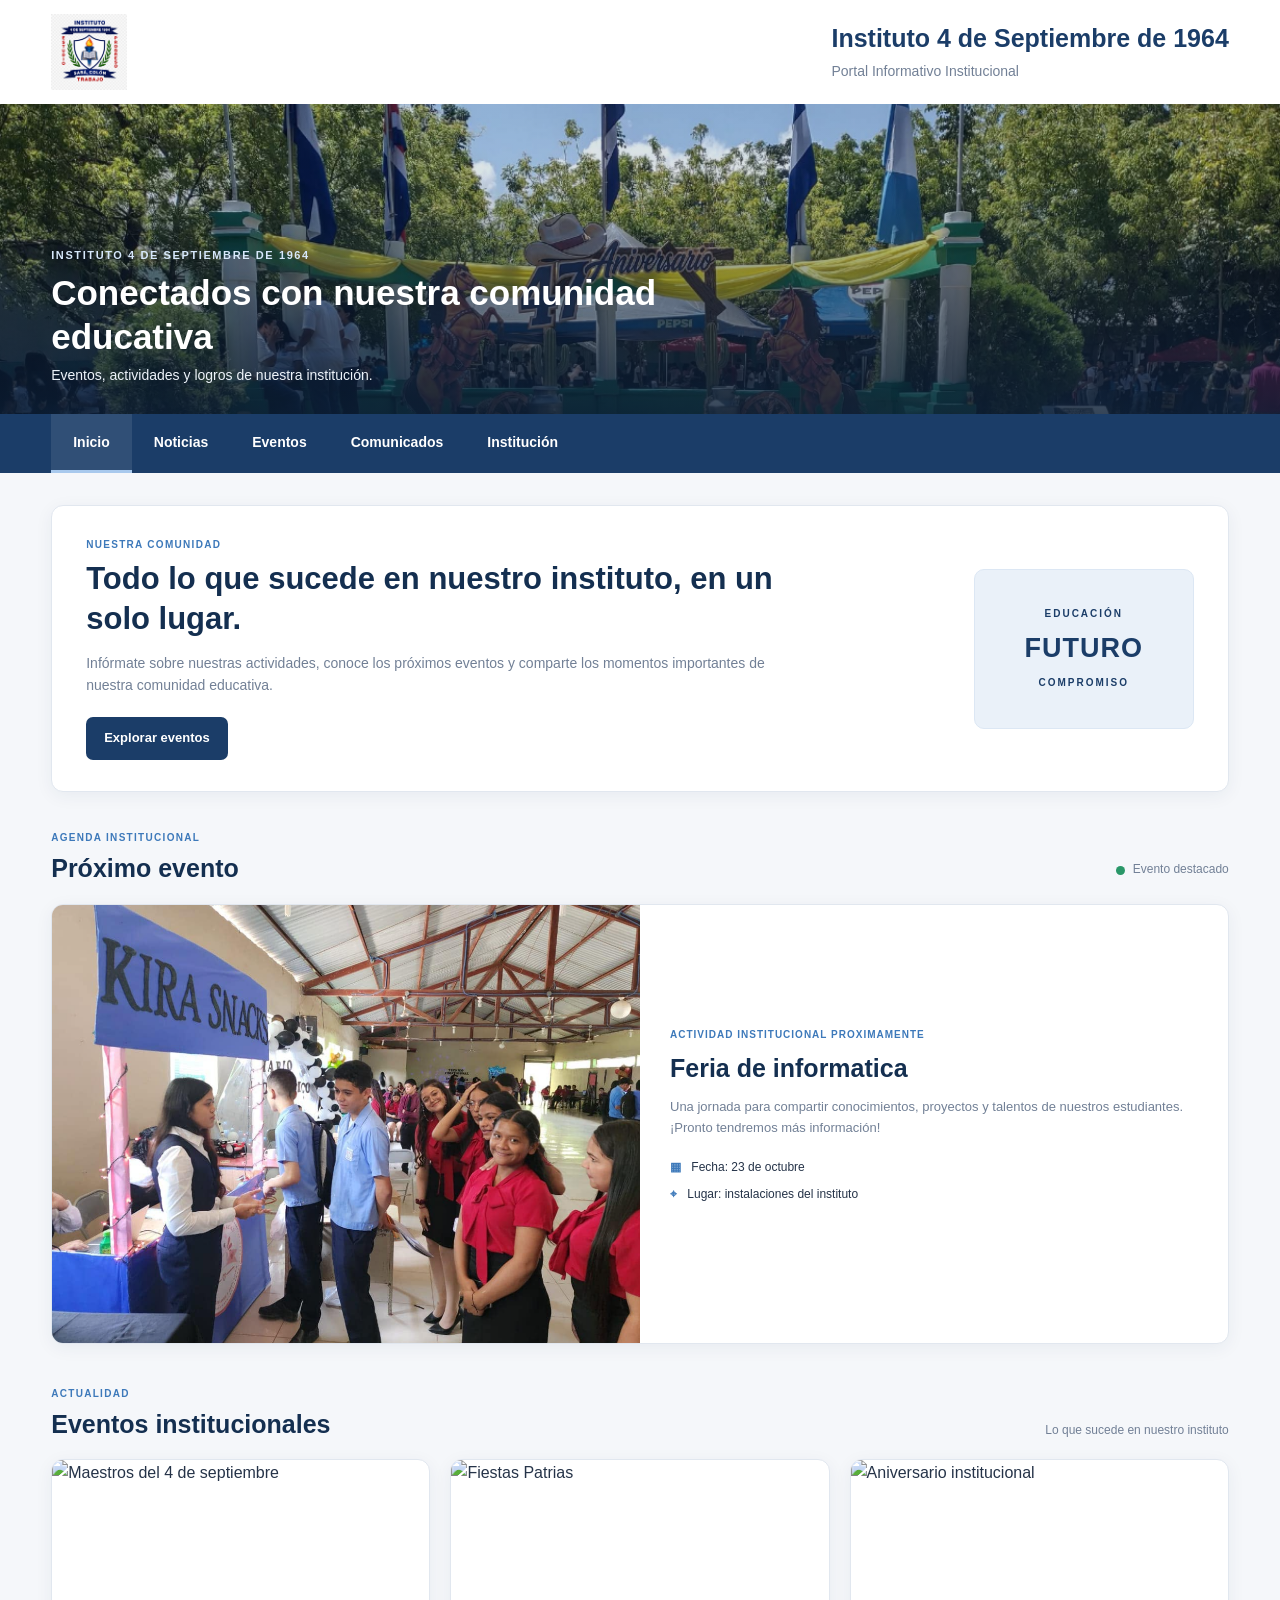
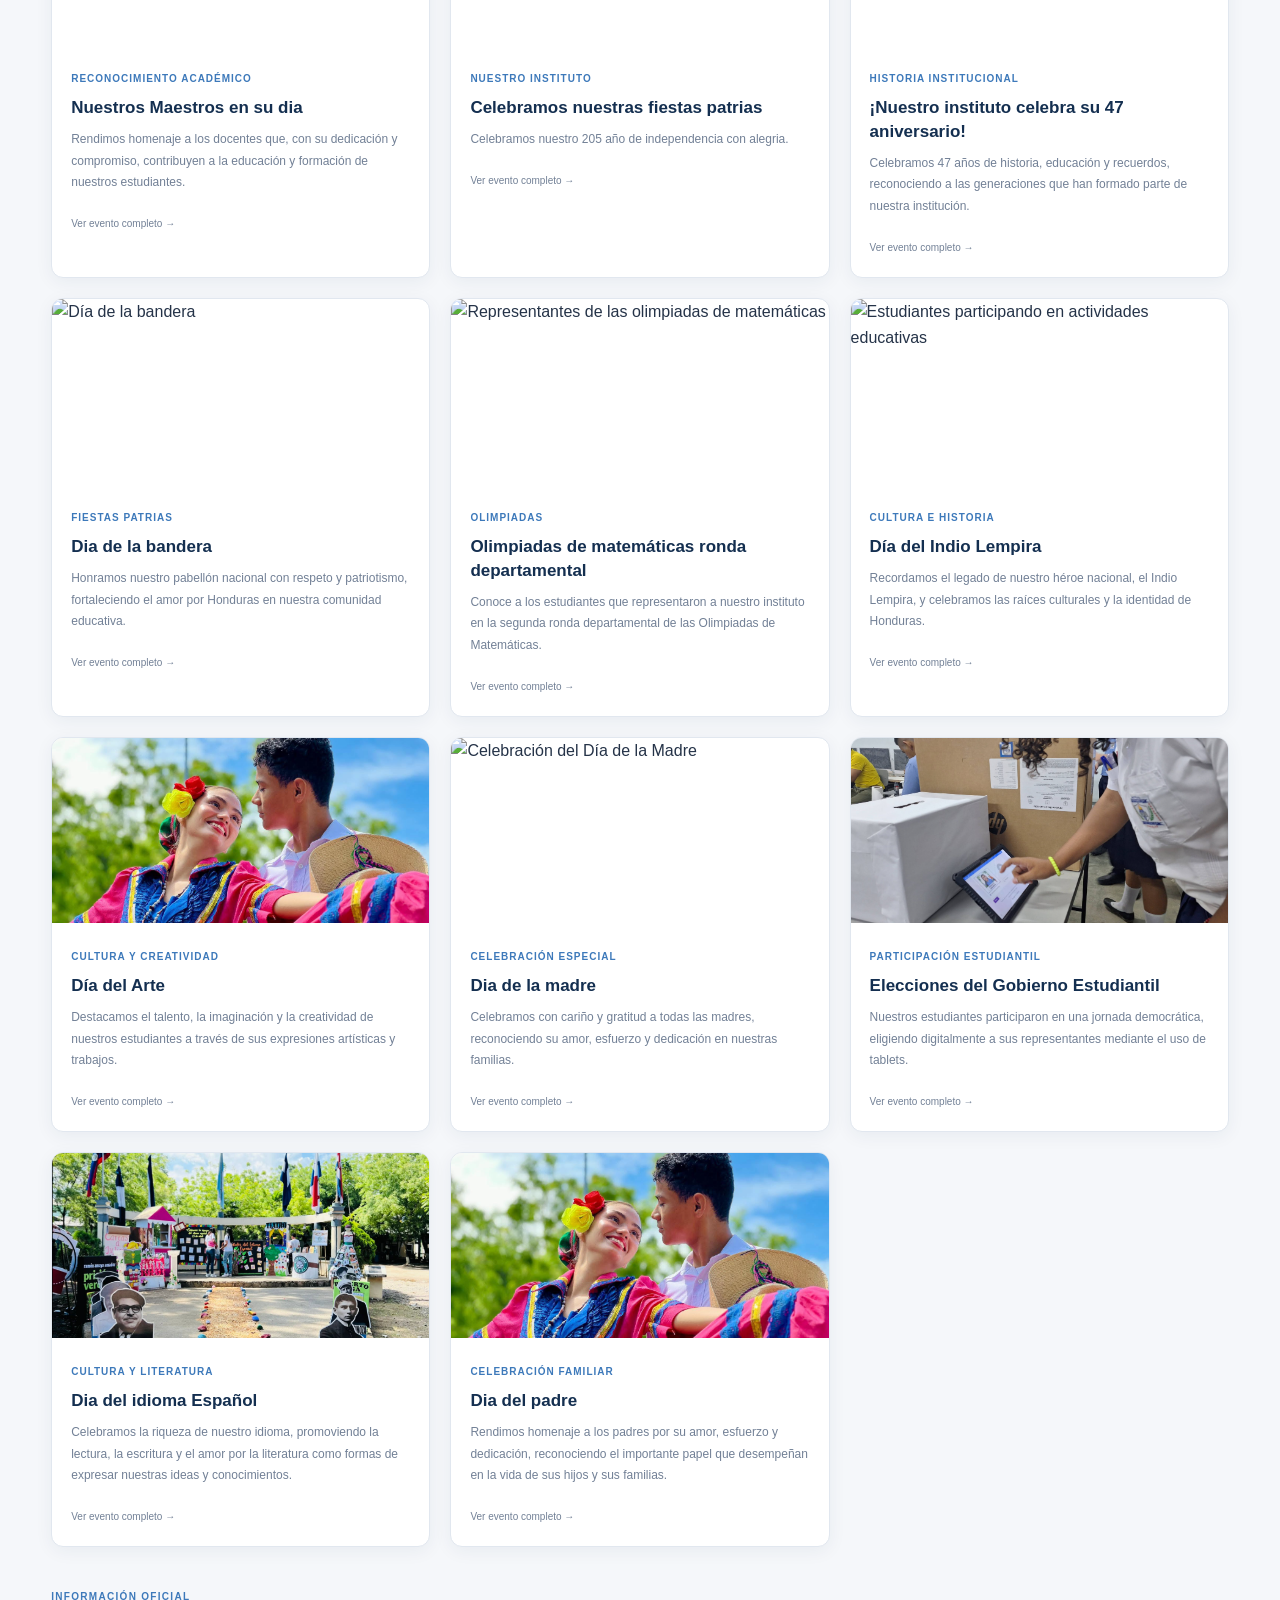
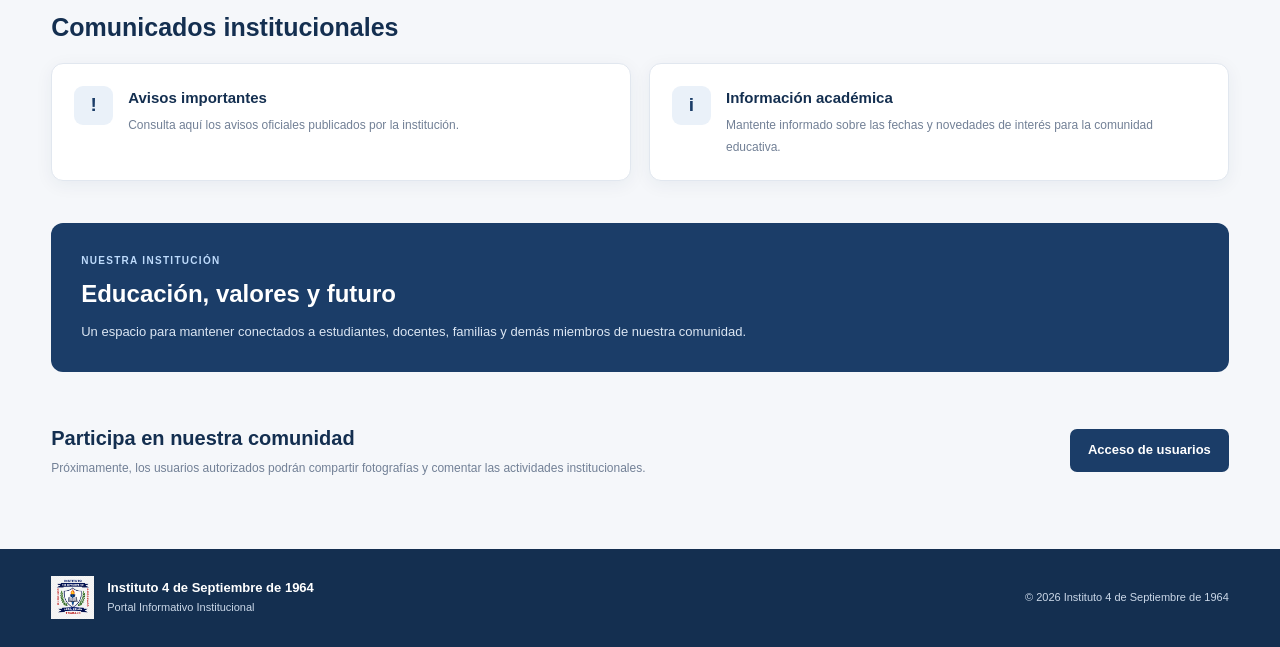
==== index.html @ 5de3c308 "Hola" ====
<!DOCTYPE html>
<html lang="es">
<head>
    <meta charset="UTF-8">
    <meta name="viewport" content="width=device-width, initial-scale=1.0">

    <meta name="description"
          content="Portal informativo del Instituto 4 de Septiembre de 1964">

    <title>Portal Institucional | Instituto 4 de Septiembre</title>

    <link rel="stylesheet" href="estilos.css">

    <!-- ONESIGNAL: NOTIFICACIONES PUSH -->
    <script src="https://cdn.onesignal.com/sdks/web/v16/OneSignalSDK.page.js" defer></script>

    <script>
      window.OneSignalDeferred = window.OneSignalDeferred || [];

      window.OneSignalDeferred.push(async function (OneSignal) {
        try {
          await OneSignal.init({
            appId: "d1a88211-f2f1-4f67-b452-67864e6d99a0",
            safari_web_id: "web.onesignal.auto.4924b4f0-134c-425c-876d-dc71d8371c02",
            serviceWorkerPath: "/portal-instituto/OneSignalSDKWorker.js",
            serviceWorkerParam: {
              scope: "/portal-instituto/"
            },
            notifyButton: {
              enable: true
            }
          });

          console.log("OneSignal se inicializó correctamente.");
        } catch (error) {
          console.error("Error al inicializar OneSignal:", error);
        }
      });
    </script>
</head>

<body>

    <!-- ENCABEZADO INSTITUCIONAL -->
    <header class="encabezado" id="inicio">
        <div class="contenedor encabezado-contenido">

            <a href="#inicio" class="identidad">
                <img src="img/escudo.png"
                     alt="Escudo del Instituto"
                     class="escudo">
            </a>

            <div class="identidad-texto">
                <h1>Instituto 4 de Septiembre de 1964</h1>
                <p>Portal Informativo Institucional</p>
            </div>

        </div>
    </header>

    <!-- BANNER INSTITUCIONAL -->
    <section class="banner">
        <img src="img/Captura de pantalla 2026-10-12 193517.png"
             alt="Instalaciones del Instituto 4 de Septiembre de 1964">

        <div class="banner-capa">
            <div class="contenedor banner-texto">
                <span>INSTITUTO 4 DE SEPTIEMBRE DE 1964</span>
                <h2>Conectados con nuestra comunidad educativa</h2>
                <p>Eventos, actividades y logros de nuestra institución.</p>
            </div>
        </div>
    </section>

    <!-- MENÚ DE NAVEGACIÓN -->
    <nav class="navegacion">
        <div class="contenedor menu">
            <a href="#inicio" class="activo">Inicio</a>
            <a href="#eventos">Noticias</a>
            <a href="#eventos">Eventos</a>
            <a href="#comunicados">Comunicados</a>
            <a href="#institucion">Institución</a>
        </div>
    </nav>

    <main class="contenedor contenido-principal">

        <!-- BIENVENIDA -->
        <section class="bienvenida">
            <div>
                <span class="etiqueta">NUESTRA COMUNIDAD</span>

                <h2>Todo lo que sucede en nuestro instituto, en un solo lugar.</h2>

                <p>
                    Infórmate sobre nuestras actividades, conoce los próximos
                    eventos y comparte los momentos importantes de nuestra
                    comunidad educativa.
                </p>

                <a href="#eventos" class="boton-principal">
                    Explorar eventos
                </a>
            </div>

            <div class="bienvenida-icono" aria-hidden="true">
                <span>EDUCACIÓN</span>
                <strong>FUTURO</strong>
                <span>COMPROMISO</span>
            </div>
        </section>

        <!-- PRÓXIMO EVENTO -->
        <section id="proximo-evento" class="seccion">
            <div class="titulo-seccion">
                <div>
                    <span class="subtitulo">AGENDA INSTITUCIONAL</span>
                    <h2>Próximo evento</h2>
                </div>

                <span class="estado-evento">
                    <span class="punto"></span>
                    Evento destacado
                </span>
            </div>

            <article class="evento-destacado">
                <div class="evento-imagen">
                    <img src="img/Captura de pantalla 2026-10-12 201135.png"
                         alt="Fotografía del próximo evento institucional">
                </div>

                <div class="evento-informacion">
                    <span class="categoria">ACTIVIDAD INSTITUCIONAL PROXIMAMENTE</span>

                    <h3>Feria de informatica</h3>

                    <p class="descripcion">
                        Una jornada para compartir conocimientos, proyectos
                        y talentos de nuestros estudiantes. ¡Pronto
                        tendremos más información!
                    </p>

                    <div class="datos-evento">
                        <p><span>▦</span> Fecha: 23 de octubre</p>
                        <p><span>⌖</span> Lugar: instalaciones del instituto</p>
                    </div>

                    <!-- El botón personalizado fue eliminado.
                         OneSignal mostrará su botón flotante. -->
                </div>
            </article>
        </section>

        <!-- EVENTOS INSTITUCIONALES -->
        <section id="eventos" class="seccion">
            <div class="titulo-seccion">
                <div>
                    <span class="subtitulo">ACTUALIDAD</span>
                    <h2>Eventos institucionales</h2>
                </div>

                <span class="texto-auxiliar">Lo que sucede en nuestro instituto</span>
            </div>

            <div class="rejilla-eventos">

                <!-- EVENTO 1: DÍA DEL MAESTRO -->
                <a href="eventos/Maestros.html" class="tarjeta">
                    <img src="img/Reunión nocturna entre amigas.png"
                         alt="Maestros del 4 de septiembre">

                    <div class="tarjeta-contenido">
                        <span class="categoria">RECONOCIMIENTO ACADÉMICO</span>
                        <h3>Nuestros Maestros en su dia</h3>
                        <p>
                            Rendimos homenaje a los docentes que, con su dedicación y compromiso,
                            contribuyen a la educación y formación de nuestros estudiantes.
                        </p>
                        <span class="fecha">Ver evento completo →</span>
                    </div>
                </a>

                <!-- EVENTO 2: DESFILE -->
                <a href="eventos/FiestaPatria.html" class="tarjeta">
                    <img src="img/Ceremonia de banderas bajo cielo azul.png"
                         alt="Fiestas Patrias">

                    <div class="tarjeta-contenido">
                        <span class="categoria">NUESTRO INSTITUTO</span>
                        <h3>Celebramos nuestras fiestas patrias</h3>
                        <p>
                            Celebramos nuestro 205 año de independencia con alegria.
                        </p>
                        <span class="fecha">Ver evento completo →</span>
                    </div>
                </a>

                <!-- EVENTO 3: ANIVERSARIO -->
                <a href="eventos/aniversario.html" class="tarjeta">
                    <img src="img/Festival de Bienvenida Western 47° Aniversario.png"
                         alt="Aniversario institucional">

                    <div class="tarjeta-contenido">
                        <span class="categoria">HISTORIA INSTITUCIONAL</span>
                        <h3>¡Nuestro instituto celebra su 47 aniversario!</h3>
                        <p>
                            Celebramos 47 años de historia, educación y recuerdos, reconociendo
                            a las generaciones que han formado parte de nuestra institución.
                        </p>
                        <span class="fecha">Ver evento completo →</span>
                    </div>
                </a>

                <!-- EVENTO 4: DÍA DE LA BANDERA -->
                <a href="eventos/Diabandera.html" class="tarjeta">
                    <img src="img/Ceremonia escolar entre banderas y verdor.png"
                         alt="Día de la bandera">

                    <div class="tarjeta-contenido">
                        <span class="categoria">FIESTAS PATRIAS</span>
                        <h3>Dia de la bandera</h3>
                        <p>
                            Honramos nuestro pabellón nacional con respeto y patriotismo,
                            fortaleciendo el amor por Honduras en nuestra comunidad educativa.
                        </p>
                        <span class="fecha">Ver evento completo →</span>
                    </div>
                </a>

                <!-- EVENTO 5: OLIMPIADAS DE MATEMÁTICAS -->
                <a href="eventos/Olimpiadas.html" class="tarjeta">
                    <img src="img/Estudiantes en la Semana de Matemáticas.png"
                         alt="Representantes de las olimpiadas de matemáticas">

                    <div class="tarjeta-contenido">
                        <span class="categoria">OLIMPIADAS</span>
                        <h3>Olimpiadas de matemáticas ronda departamental</h3>
                        <p>
                            Conoce a los estudiantes que representaron a nuestro instituto en la
                            segunda ronda departamental de las Olimpiadas de Matemáticas.
                        </p>
                        <span class="fecha">Ver evento completo →</span>
                    </div>
                </a>

                <!-- EVENTO 6: DÍA DEL INDIO LEMPIRA -->
                <a href="eventos/Diaindio.html" class="tarjeta">
                    <img src="img/Festival folclórico hondureño en el bosque.png"
                         alt="Estudiantes participando en actividades educativas">

                    <div class="tarjeta-contenido">
                        <span class="categoria">CULTURA E HISTORIA</span>
                        <h3>Día del Indio Lempira</h3>
                        <p>
                            Recordamos el legado de nuestro héroe nacional, el Indio Lempira,
                            y celebramos las raíces culturales y la identidad de Honduras.
                        </p>
                        <span class="fecha">Ver evento completo →</span>
                    </div>
                </a>

                <!-- EVENTO 7: DÍA DEL ARTE -->
                <a href="eventos/Diadelarte.html" class="tarjeta">
                    <img src="img/Captura de pantalla 2026-10-12 214601.png"
                         alt="Estudiantes participando en actividades artísticas">

                    <div class="tarjeta-contenido">
                        <span class="categoria">CULTURA Y CREATIVIDAD</span>
                        <h3>Día del Arte</h3>
                        <p>
                            Destacamos el talento, la imaginación y la creatividad de nuestros
                            estudiantes a través de sus expresiones artísticas y trabajos.
                        </p>
                        <span class="fecha">Ver evento completo →</span>
                    </div>
                </a>

                <!-- EVENTO 8: DÍA DE LA MADRE -->
                <a href="eventos/diamadre.html" class="tarjeta">
                    <img src="img/Captura de pantalla 2026-10-15 224157.png"
                         alt="Celebración del Día de la Madre">

                    <div class="tarjeta-contenido">
                        <span class="categoria">CELEBRACIÓN ESPECIAL</span>
                        <h3>Dia de la madre</h3>
                        <p>
                            Celebramos con cariño y gratitud a todas las madres, reconociendo
                            su amor, esfuerzo y dedicación en nuestras familias.
                        </p>
                        <span class="fecha">Ver evento completo →</span>
                    </div>
                </a>

                <!-- EVENTO 9: ELECCIONES -->
                <a href="eventos/elecciones.html" class="tarjeta">
                    <img src="img/Captura de pantalla 2026-10-15 224902.png"
                         alt="Participación estudiantil en elecciones">

                    <div class="tarjeta-contenido">
                        <span class="categoria">PARTICIPACIÓN ESTUDIANTIL</span>
                        <h3>Elecciones del Gobierno Estudiantil</h3>
                        <p>
                            Nuestros estudiantes participaron en una jornada democrática, eligiendo
                            digitalmente a sus representantes mediante el uso de tablets.
                        </p>
                        <span class="fecha">Ver evento completo →</span>
                    </div>
                </a>

                <!-- EVENTO 10: DÍA DEL IDIOMA -->
                <a href="eventos/diaidioma.html" class="tarjeta">
                    <img src="img/idioma/Captura de pantalla 2026-10-15 225448.png"
                         alt="Actividades del Día del Idioma">

                    <div class="tarjeta-contenido">
                        <span class="categoria">CULTURA Y LITERATURA</span>
                        <h3>Dia del idioma Español</h3>
                        <p>
                            Celebramos la riqueza de nuestro idioma, promoviendo la lectura,
                            la escritura y el amor por la literatura como formas de expresar
                            nuestras ideas y conocimientos.
                        </p>
                        <span class="fecha">Ver evento completo →</span>
                    </div>
                </a>

                <!-- EVENTO 11: DÍA DEL PADRE -->
                <a href="eventos/diapadre.html" class="tarjeta">
                    <img src="img/Captura de pantalla 2026-10-12 214601.png"
                         alt="Celebración del Día del Padre">

                    <div class="tarjeta-contenido">
                        <span class="categoria">CELEBRACIÓN FAMILIAR</span>
                        <h3>Dia del padre</h3>
                        <p>
                            Rendimos homenaje a los padres por su amor, esfuerzo y dedicación,
                            reconociendo el importante papel que desempeñan en la vida de sus
                            hijos y sus familias.
                        </p>
                        <span class="fecha">Ver evento completo →</span>
                    </div>
                </a>

            </div>
        </section>

        <!-- COMUNICADOS -->
        <section id="comunicados" class="seccion">
            <div class="titulo-seccion">
                <div>
                    <span class="subtitulo">INFORMACIÓN OFICIAL</span>
                    <h2>Comunicados institucionales</h2>
                </div>
            </div>

            <div class="rejilla-comunicados">

                <article class="comunicado">
                    <div class="comunicado-icono">!</div>
                    <div>
                        <h3>Avisos importantes</h3>
                        <p>
                            Consulta aquí los avisos oficiales publicados
                            por la institución.
                        </p>
                    </div>
                </article>

                <article class="comunicado">
                    <div class="comunicado-icono">i</div>
                    <div>
                        <h3>Información académica</h3>
                        <p>
                            Mantente informado sobre las fechas y novedades
                            de interés para la comunidad educativa.
                        </p>
                    </div>
                </article>

            </div>
        </section>

        <!-- INFORMACIÓN INSTITUCIONAL -->
        <section id="institucion" class="franja-institucion">
            <div>
                <span class="subtitulo">NUESTRA INSTITUCIÓN</span>
                <h2>Educación, valores y futuro</h2>
                <p>
                    Un espacio para mantener conectados a estudiantes,
                    docentes, familias y demás miembros de nuestra comunidad.
                </p>
            </div>
        </section>

        <!-- ACCESO A LA COMUNIDAD -->
        <section id="iniciar-sesion" class="acceso-comunidad">
            <div>
                <h2>Participa en nuestra comunidad</h2>
                <p>
                    Próximamente, los usuarios autorizados podrán compartir
                    fotografías y comentar las actividades institucionales.
                </p>
            </div>

            <a href="#inicio" class="boton-principal">
                Acceso de usuarios
            </a>
        </section>

    </main>

    <!-- PIE DE PÁGINA -->
    <footer class="pie-pagina">
        <div class="contenedor pie-contenido">

            <div class="pie-identidad">
                <img src="img/escudo.png"
                     alt=""
                     class="escudo-pie">

                <div>
                    <h2>Instituto 4 de Septiembre de 1964</h2>
                    <p>Portal Informativo Institucional</p>
                </div>
            </div>

            <p class="copyright">
                © 2026 Instituto 4 de Septiembre de 1964
            </p>

        </div>
    </footer>

</body>
</html>
---- estilos.css ----
/* =========================================
   1. COLORES Y CONFIGURACIÓN GENERAL
========================================= */

:root {
    --azul: #1b3d68;
    --azul-oscuro: #142f50;
    --azul-hover: #294d79;
    --azul-claro: #eaf1f9;
    --acento: #3d79ba;
    --fondo: #f5f7fa;
    --blanco: #ffffff;
    --texto: #253348;
    --gris: #728096;
    --borde: #e1e7ef;
    --radio: 12px;
    --sombra: 0 4px 18px rgba(25, 48, 78, 0.06);
}

* {
    box-sizing: border-box;
    margin: 0;
    padding: 0;
}

html {
    scroll-behavior: smooth;
    scroll-padding-top: 20px;
}

body {
    font-family: Arial, Helvetica, sans-serif;
    background: var(--fondo);
    color: var(--texto);
    line-height: 1.6;
}

a {
    text-decoration: none;
    color: inherit;
}

img {
    display: block;
    max-width: 100%;
}

.contenedor {
    width: min(1180px, 92%);
    margin: 0 auto;
}

/* =========================================
   2. ENCABEZADO Y ESCUDO
========================================= */

.encabezado {
    background: var(--blanco);
}

.encabezado-contenido {
    min-height: 104px;
    display: flex;
    align-items: center;
    justify-content: space-between;
    gap: 24px;
}

.identidad {
    display: flex;
    align-items: center;
    gap: 17px;
    min-width: 0;
}

.escudo {
    width: 76px;
    height: 82px;
    object-fit: contain;
    flex-shrink: 0;
}

.identidad-texto h1 {
    font-size: clamp(17px, 2vw, 25px);
    color: var(--azul);
    line-height: 1.3;
    font-weight: 700;
}

.identidad-texto p {
    margin-top: 5px;
    color: var(--gris);
    font-size: 14px;
}

.boton-login {
    background: var(--azul);
    color: var(--blanco);
    padding: 11px 18px;
    border-radius: 6px;
    font-size: 13px;
    font-weight: 700;
    white-space: nowrap;
    transition: background 0.2s;
}

.boton-login:hover {
    background: var(--azul-hover);
}

/* =========================================
   3. BANNER INSTITUCIONAL
========================================= */

.banner {
    width: 100%;
    height: 310px;
    position: relative;
    overflow: hidden;
    background: #dbe5ef;
}

.banner > img {
    width: 100%;
    height: 100%;
    object-fit: cover;
    object-position: center 48%;
}

.banner-capa {
    position: absolute;
    inset: 0;
    display: flex;
    align-items: end;
    background: linear-gradient(
        to top,
        rgba(12, 31, 54, 0.83),
        rgba(12, 31, 54, 0.12) 75%
    );
}

.banner-texto {
    color: var(--blanco);
    padding-bottom: 28px;
}

.banner-texto > span {
    font-size: 11px;
    font-weight: 700;
    letter-spacing: 1.6px;
    color: #d7e8fb;
}

.banner-texto h2 {
    font-size: clamp(23px, 3.2vw, 35px);
    line-height: 1.25;
    max-width: 680px;
    margin: 5px 0;
}

.banner-texto p {
    font-size: 14px;
    color: #edf3fa;
}

/* =========================================
   4. MENÚ AZUL DE ANCHO COMPLETO
========================================= */

.navegacion {
    width: 100%;
    background: var(--azul);
    color: var(--blanco);
}

.menu {
    display: flex;
    align-items: stretch;
    min-height: 59px;
    gap: 0;
}

.menu a {
    display: flex;
    align-items: center;
    justify-content: center;
    padding: 0 22px;
    border-bottom: 3px solid transparent;
    color: #ffffff;
    font-size: 14px;
    font-weight: 700;
    white-space: nowrap;
    transition: background 0.2s, border-color 0.2s;
}

.menu a:hover {
    background: rgba(255, 255, 255, 0.08);
    border-bottom-color: #a8c9ed;
}

.menu a.activo {
    background: rgba(255, 255, 255, 0.09);
    border-bottom-color: #a8c9ed;
}

/* =========================================
   5. ÁREA PRINCIPAL
========================================= */

.contenido-principal {
    padding-top: 32px;
    padding-bottom: 45px;
}

.seccion {
    margin-bottom: 42px;
    scroll-margin-top: 20px;
}

/* =========================================
   6. BIENVENIDA
========================================= */

.bienvenida {
    background: var(--blanco);
    border: 1px solid var(--borde);
    border-radius: var(--radio);
    padding: 31px 34px;
    display: grid;
    grid-template-columns: minmax(0, 1fr) 220px;
    align-items: center;
    gap: 25px;
    margin-bottom: 38px;
    box-shadow: var(--sombra);
}

.etiqueta,
.subtitulo {
    display: block;
    color: var(--acento);
    font-size: 10px;
    font-weight: 800;
    letter-spacing: 1.3px;
    margin-bottom: 6px;
}

.bienvenida h2 {
    font-size: clamp(23px, 3vw, 31px);
    line-height: 1.3;
    color: var(--azul-oscuro);
    max-width: 700px;
    margin-bottom: 12px;
}

.bienvenida p {
    font-size: 14px;
    color: var(--gris);
    max-width: 700px;
    margin-bottom: 21px;
}

.boton-principal {
    display: inline-block;
    background: var(--azul);
    color: var(--blanco);
    padding: 11px 18px;
    border-radius: 7px;
    font-size: 13px;
    font-weight: 700;
    transition: background 0.2s;
}

.boton-principal:hover {
    background: var(--azul-hover);
}

.bienvenida-icono {
    min-height: 160px;
    border-radius: 10px;
    background: var(--azul-claro);
    display: flex;
    flex-direction: column;
    justify-content: center;
    align-items: center;
    gap: 5px;
    color: var(--azul);
    border: 1px solid #dce7f4;
}

.bienvenida-icono span {
    font-size: 10px;
    font-weight: 700;
    letter-spacing: 2px;
}

.bienvenida-icono strong {
    font-size: 27px;
    letter-spacing: 1px;
}

/* =========================================
   7. TÍTULOS DE LAS SECCIONES
========================================= */

.titulo-seccion {
    display: flex;
    align-items: end;
    justify-content: space-between;
    gap: 15px;
    margin-bottom: 19px;
}

.titulo-seccion h2 {
    font-size: 25px;
    line-height: 1.3;
    color: var(--azul-oscuro);
}

.texto-auxiliar {
    color: var(--gris);
    font-size: 12px;
}

.estado-evento {
    display: inline-flex;
    align-items: center;
    gap: 8px;
    color: var(--gris);
    font-size: 12px;
    white-space: nowrap;
    padding-bottom: 5px;
}

.punto {
    width: 9px;
    height: 9px;
    border-radius: 50%;
    background: #299768;
}

/* =========================================
   8. EVENTO DESTACADO
========================================= */

.evento-destacado {
    background: var(--blanco);
    border: 1px solid var(--borde);
    border-radius: var(--radio);
    overflow: hidden;
    display: grid;
    grid-template-columns: minmax(0, 1fr) minmax(0, 1fr);
    box-shadow: var(--sombra);
}

.evento-imagen {
    min-height: 300px;
    background: #dce6f0;
}

.evento-imagen img {
    width: 100%;
    height: 100%;
    min-height: 300px;
    object-fit: cover;
}

.evento-informacion {
    padding: 30px;
    align-self: center;
}

.categoria {
    display: inline-block;
    color: var(--acento);
    font-size: 10px;
    font-weight: 800;
    letter-spacing: 1px;
    margin-bottom: 9px;
}

.evento-informacion h3 {
    color: var(--azul-oscuro);
    font-size: 25px;
    line-height: 1.3;
    margin-bottom: 12px;
}

.descripcion {
    color: var(--gris);
    font-size: 13px;
    margin-bottom: 19px;
}

.datos-evento {
    display: grid;
    gap: 8px;
    margin-bottom: 23px;
}

.datos-evento p {
    color: var(--texto);
    font-size: 12px;
}

.datos-evento span {
    color: var(--acento);
    font-weight: 700;
    margin-right: 7px;
}

.boton-secundario {
    display: inline-block;
    border: 1px solid #cbd9e9;
    color: var(--azul);
    padding: 10px 15px;
    border-radius: 7px;
    font-size: 12px;
    font-weight: 700;
}

.boton-secundario:hover {
    background: var(--azul-claro);
}

/* =========================================
   9. TARJETAS DE EVENTOS
========================================= */

.rejilla-eventos {
    display: grid;
    grid-template-columns: repeat(3, minmax(0, 1fr));
    gap: 20px;
}

.tarjeta {
    display: block;
    min-width: 0;
    color: inherit;
    text-decoration: none;
    cursor: pointer;
    background: var(--blanco);
    border: 1px solid var(--borde);
    border-radius: var(--radio);
    overflow: hidden;
    box-shadow: var(--sombra);
    transition: transform 0.2s, box-shadow 0.2s;
}

.tarjeta:hover {
    transform: translateY(-3px);
    box-shadow: 0 9px 25px rgba(25, 48, 78, 0.10);
}

.tarjeta > img {
    width: 100%;
    height: 185px;
    object-fit: cover;
}

.tarjeta-contenido {
    padding: 19px;
}

.tarjeta-contenido h3 {
    font-size: 17px;
    color: var(--azul-oscuro);
    line-height: 1.4;
    margin-bottom: 9px;
}

.tarjeta-contenido p {
    color: var(--gris);
    font-size: 12px;
    line-height: 1.8;
    margin-bottom: 15px;
}

.fecha {
    color: var(--gris);
    font-size: 10px;
}

/* =========================================
   10. GALERÍA FOTOGRÁFICA
========================================= */

.rejilla-galeria {
    display: grid;
    grid-template-columns: repeat(4, minmax(0, 1fr));
    gap: 14px;
}

.rejilla-galeria img {
    width: 100%;
    height: 180px;
    object-fit: cover;
    border-radius: 9px;
    background: #e1e7ef;
    transition: transform 0.2s;
}

.rejilla-galeria img:hover {
    transform: translateY(-3px);
}

.nota {
    font-size: 11px;
    color: var(--gris);
    margin-top: 12px;
}

/* =========================================
   11. COMUNICADOS
========================================= */

.rejilla-comunicados {
    display: grid;
    grid-template-columns: repeat(2, minmax(0, 1fr));
    gap: 18px;
}

.comunicado {
    display: flex;
    align-items: start;
    gap: 15px;
    padding: 22px;
    background: var(--blanco);
    border: 1px solid var(--borde);
    border-radius: var(--radio);
    box-shadow: var(--sombra);
}

.comunicado-icono {
    width: 39px;
    height: 39px;
    flex-shrink: 0;
    display: flex;
    align-items: center;
    justify-content: center;
    background: var(--azul-claro);
    color: var(--azul);
    border-radius: 9px;
    font-size: 19px;
    font-weight: 800;
}

.comunicado h3 {
    color: var(--azul-oscuro);
    font-size: 15px;
    margin-bottom: 5px;
}

.comunicado p {
    color: var(--gris);
    font-size: 12px;
    line-height: 1.8;
}

/* =========================================
   12. PRESENTACIÓN INSTITUCIONAL
========================================= */

.franja-institucion {
    background: var(--azul);
    color: var(--blanco);
    border-radius: var(--radio);
    padding: 30px;
    margin-bottom: 25px;
}

.franja-institucion .subtitulo {
    color: #bedbfc;
}

.franja-institucion h2 {
    font-size: 24px;
    margin-bottom: 8px;
}

.franja-institucion p {
    color: #dbe6f3;
    font-size: 13px;
    max-width: 800px;
}

/* =========================================
   13. ACCESO A LA COMUNIDAD
========================================= */

.acceso-comunidad {
    display: flex;
    justify-content: space-between;
    align-items: center;
    gap: 25px;
    padding: 25px 0;
}

.acceso-comunidad h2 {
    font-size: 20px;
    color: var(--azul-oscuro);
    margin-bottom: 5px;
}

.acceso-comunidad p {
    color: var(--gris);
    font-size: 12px;
    max-width: 700px;
}

/* =========================================
   14. PIE DE PÁGINA
========================================= */

.pie-pagina {
    background: var(--azul-oscuro);
    color: var(--blanco);
    padding: 25px 0;
}

.pie-contenido {
    display: flex;
    align-items: center;
    justify-content: space-between;
    gap: 20px;
}

.pie-identidad {
    display: flex;
    align-items: center;
    gap: 13px;
}

.escudo-pie {
    width: 43px;
    height: 48px;
    object-fit: contain;
}

.pie-identidad h2 {
    font-size: 13px;
}

.pie-identidad p,
.copyright {
    color: #cbd8e8;
    font-size: 11px;
}

/* =========================================
   15. TABLETAS
========================================= */

@media (max-width: 900px) {
    .menu a {
        padding: 0 16px;
    }

    .evento-informacion {
        padding: 23px;
    }

    .evento-informacion h3 {
        font-size: 22px;
    }

    .rejilla-eventos {
        grid-template-columns: repeat(2, minmax(0, 1fr));
    }

    .rejilla-galeria {
        grid-template-columns: repeat(2, minmax(0, 1fr));
    }
}

/* =========================================
   16. CELULARES
========================================= */

@media (max-width: 600px) {
    .contenedor {
        width: 92%;
    }

    .encabezado-contenido {
        min-height: 85px;
        gap: 10px;
    }

    .identidad {
        gap: 10px;
    }

    .escudo {
        width: 49px;
        height: 58px;
    }

    .identidad-texto h1 {
        font-size: 14px;
    }

    .identidad-texto p {
        font-size: 11px;
    }

    .boton-login {
        padding: 9px 10px;
        font-size: 11px;
    }

    .banner {
        height: 225px;
    }

    .banner-texto {
        padding-bottom: 20px;
    }

    .banner-texto h2 {
        font-size: 24px;
    }

    .banner-texto p {
        font-size: 12px;
    }

    .menu {
        width: 100%;
        min-height: 53px;
        overflow-x: auto;
        scrollbar-width: thin;
    }

    .menu a {
        padding: 0 16px;
        font-size: 12px;
    }

    .contenido-principal {
        padding-top: 22px;
        padding-bottom: 30px;
    }

    .bienvenida {
        grid-template-columns: 1fr;
        padding: 23px;
        gap: 18px;
        margin-bottom: 30px;
    }

    .bienvenida h2 {
        font-size: 25px;
    }

    .bienvenida-icono {
        min-height: 105px;
    }

    .bienvenida-icono strong {
        font-size: 22px;
    }

    .titulo-seccion {
        align-items: start;
    }

    .titulo-seccion h2 {
        font-size: 21px;
    }

    .estado-evento,
    .texto-auxiliar {
        display: none;
    }

    .evento-destacado {
        grid-template-columns: 1fr;
    }

    .evento-imagen,
    .evento-imagen img {
        min-height: 0;
        height: 215px;
    }

    .evento-informacion {
        padding: 21px;
    }

    .evento-informacion h3 {
        font-size: 22px;
    }

    .rejilla-eventos {
        grid-template-columns: 1fr;
    }

    .tarjeta > img {
        height: 205px;
    }

    .rejilla-galeria {
        grid-template-columns: repeat(2, minmax(0, 1fr));
        gap: 10px;
    }

    .rejilla-galeria img {
        height: 130px;
    }

    .rejilla-comunicados {
        grid-template-columns: 1fr;
    }

    .franja-institucion {
        padding: 23px;
    }

    .franja-institucion h2 {
        font-size: 21px;
    }

    .acceso-comunidad {
        align-items: start;
        flex-direction: column;
    }

    .pie-contenido {
        align-items: start;
        flex-direction: column;
    }

.boton-notificacion {
    display: inline-block;
    margin-top: 18px;
    padding: 12px 20px;
    border: none;
    border-radius: 8px;
    background-color: #087eae;
    color: #ffffff;
    font-size: 15px;
    font-weight: 600;
    cursor: pointer;
    transition: background-color 0.2s ease;
}

.boton-notificacion:hover {
    background-color: #065f86;
}

#estado-notificaciones {
    margin-top: 10px;
    color: #31516b;
    font-size: 14px;
}
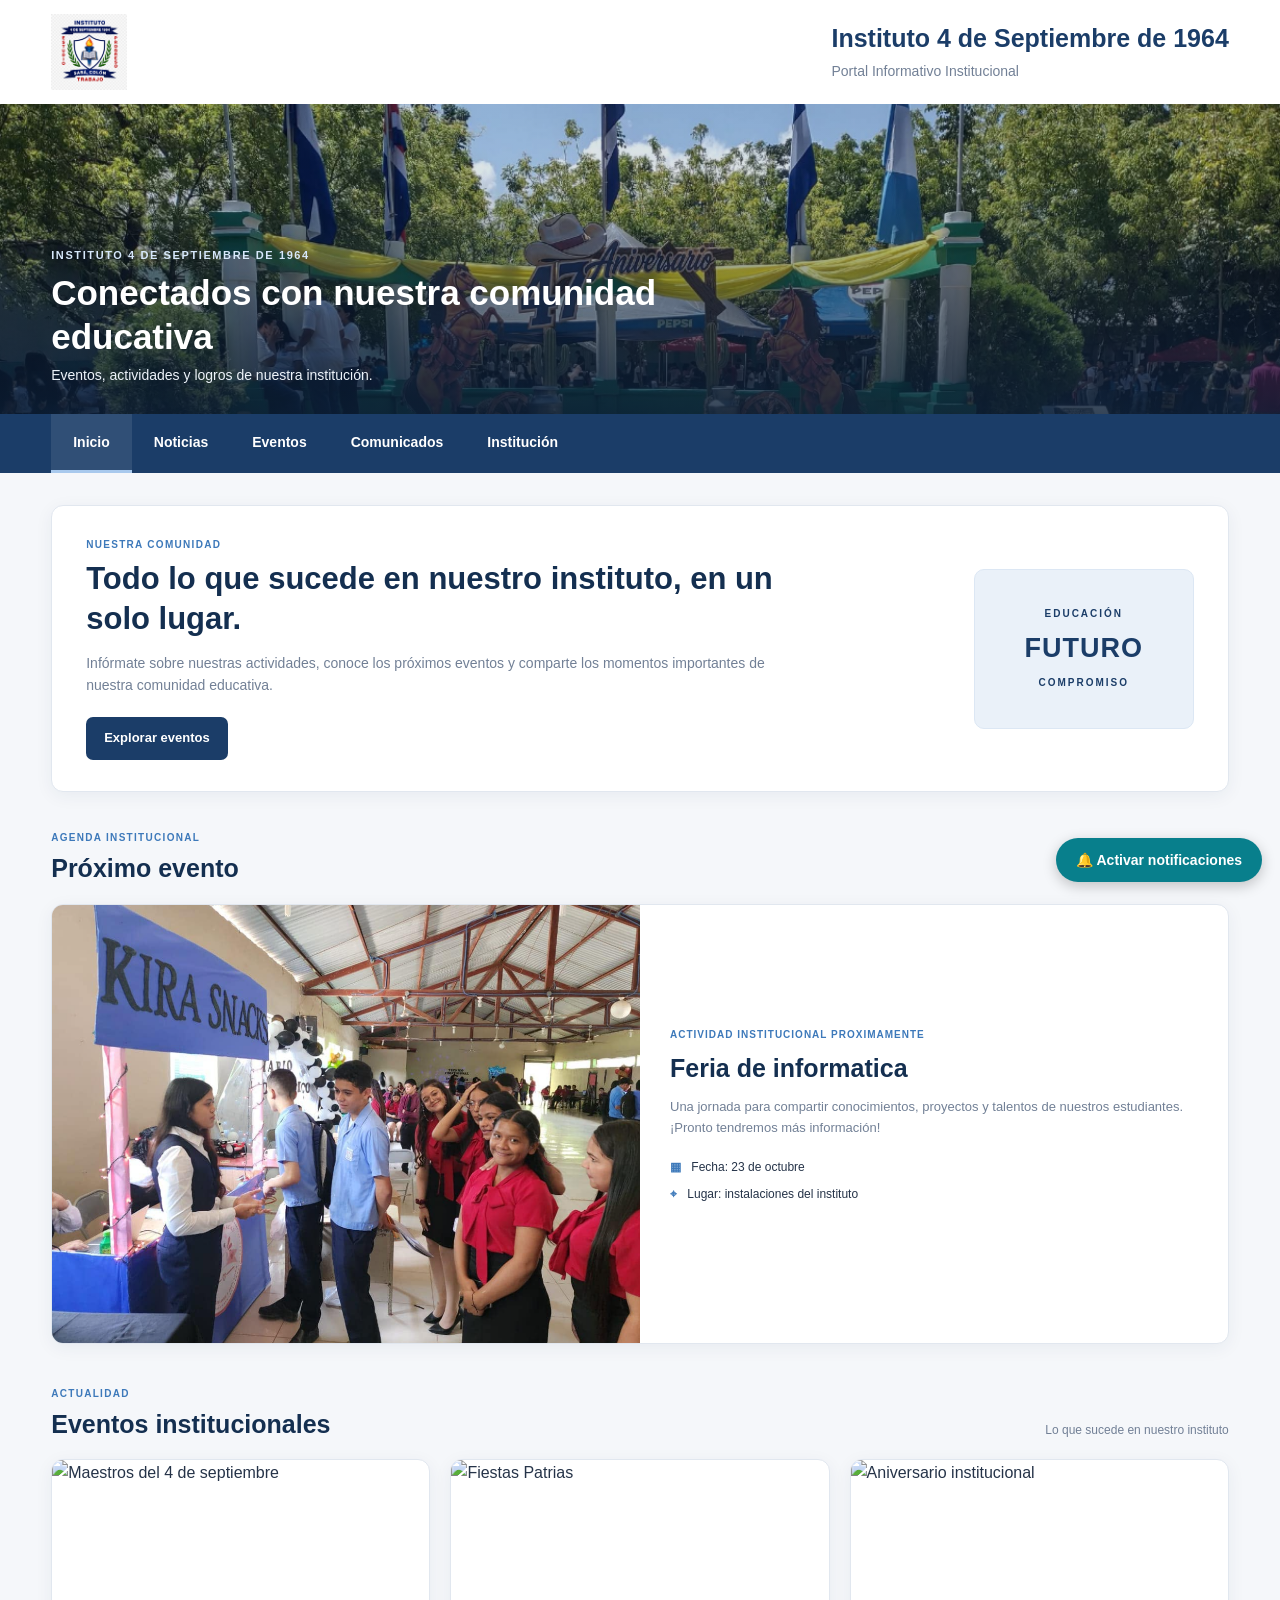
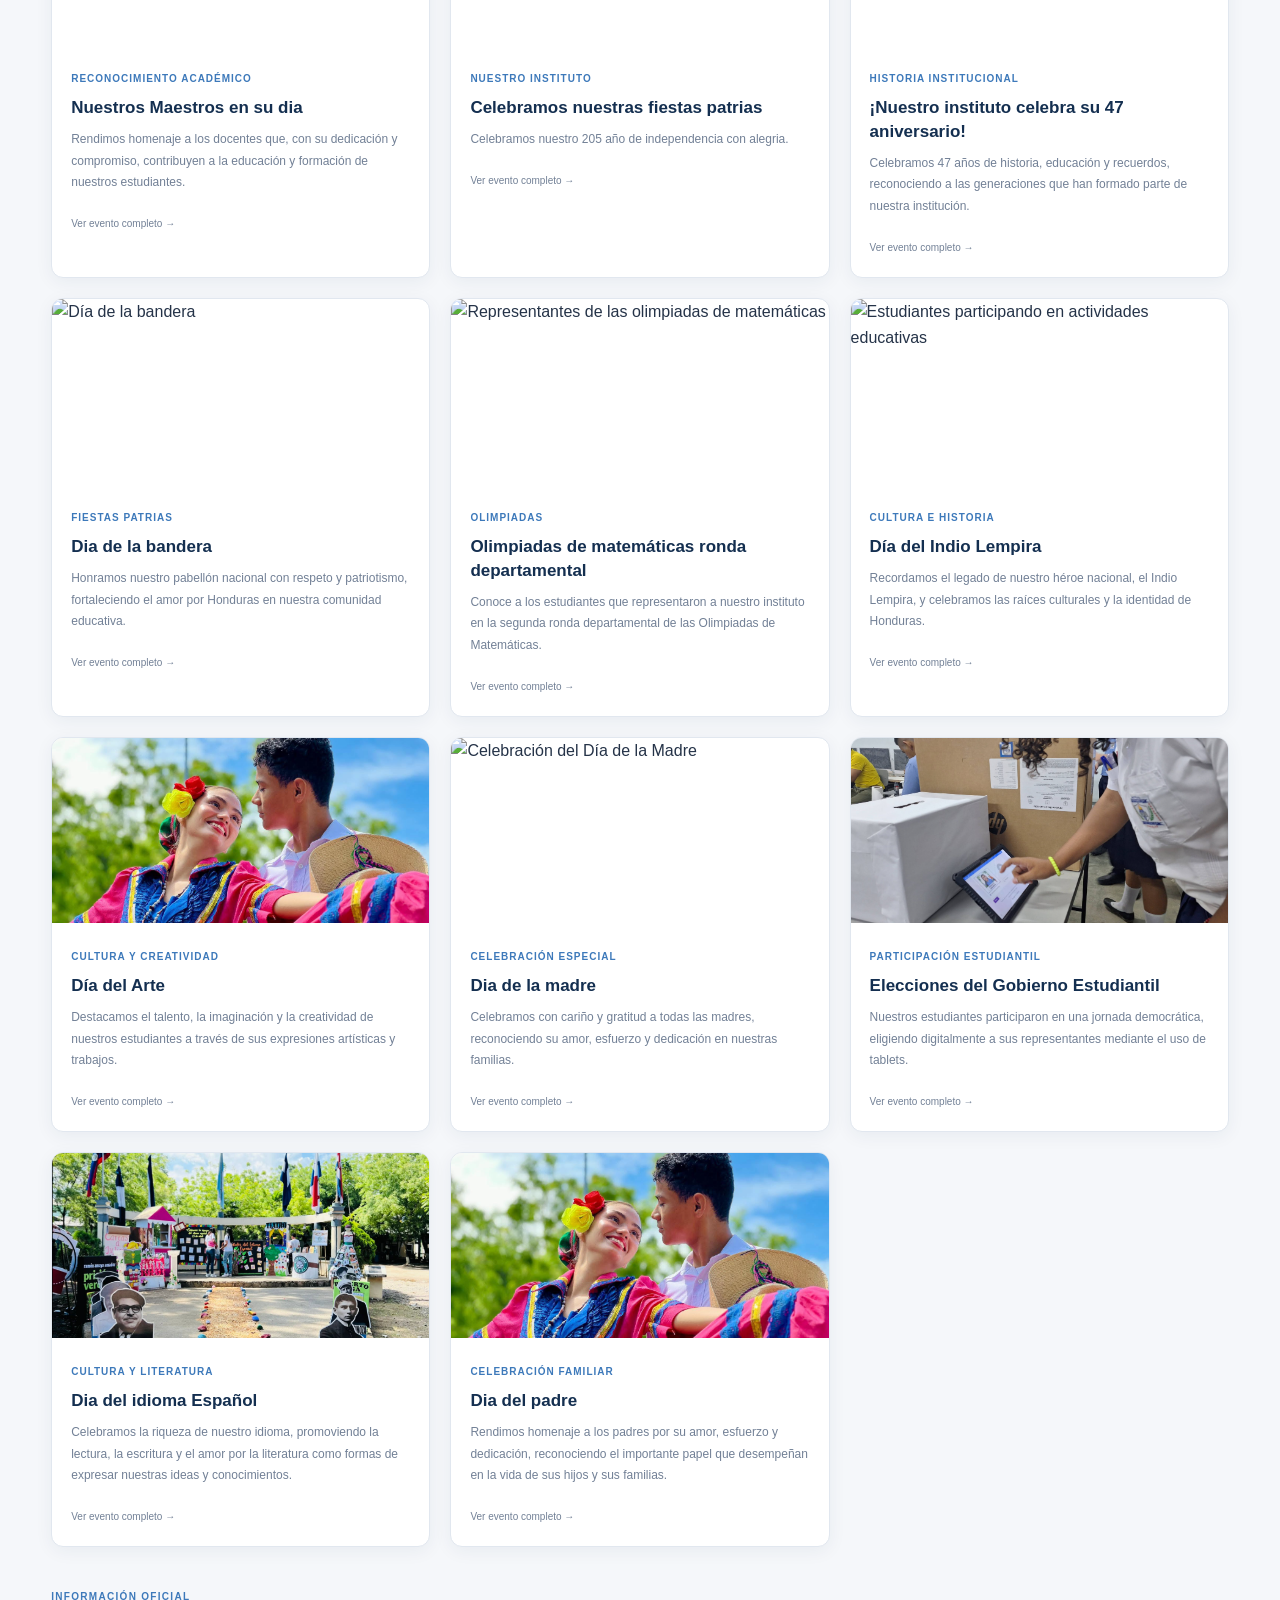
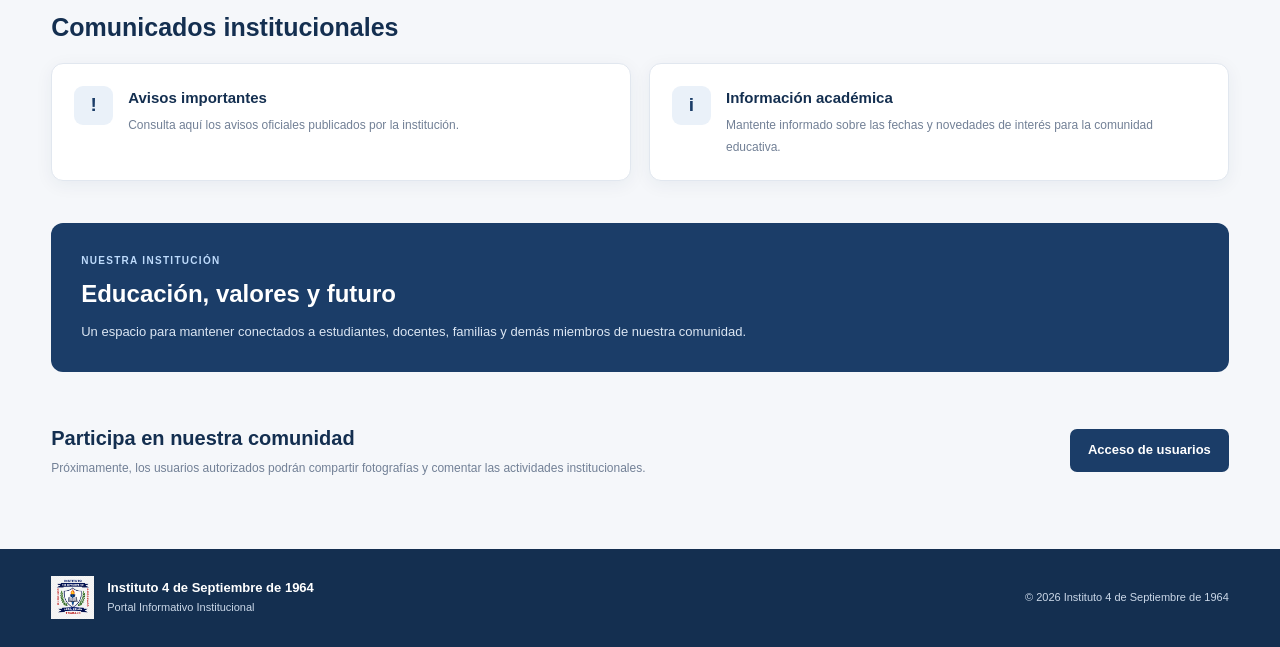
==== commit 3c25ac4d: "Botón para IOS" ====
--- a/index.html
+++ b/index.html
@@ -12,32 +12,34 @@
 
     <link rel="stylesheet" href="estilos.css">
 
-    <!-- ONESIGNAL: NOTIFICACIONES PUSH -->
-    <script src="https://cdn.onesignal.com/sdks/web/v16/OneSignalSDK.page.js" defer></script>
-
-    <script>
-      window.OneSignalDeferred = window.OneSignalDeferred || [];
-
-      window.OneSignalDeferred.push(async function (OneSignal) {
-        try {
-          await OneSignal.init({
-            appId: "d1a88211-f2f1-4f67-b452-67864e6d99a0",
-            safari_web_id: "web.onesignal.auto.4924b4f0-134c-425c-876d-dc71d8371c02",
-            serviceWorkerPath: "/portal-instituto/OneSignalSDKWorker.js",
-            serviceWorkerParam: {
-              scope: "/portal-instituto/"
-            },
-            notifyButton: {
-              enable: true
-            }
-          });
-
-          console.log("OneSignal se inicializó correctamente.");
-        } catch (error) {
-          console.error("Error al inicializar OneSignal:", error);
+
+<!-- ONESIGNAL: NOTIFICACIONES PUSH -->
+<script src="https://cdn.onesignal.com/sdks/web/v16/OneSignalSDK.page.js" defer></script>
+
+<script>
+  window.OneSignalDeferred = window.OneSignalDeferred || [];
+
+  window.OneSignalDeferred.push(async function (OneSignal) {
+    try {
+      await OneSignal.init({
+        appId: "d1a88211-f2f1-4f67-b452-67864e6d99a0",
+        safari_web_id: "web.onesignal.auto.4924b4f0-134c-425c-876d-dc71d8371c02",
+        serviceWorkerPath: "/portal-instituto/OneSignalSDKWorker.js",
+        serviceWorkerParam: {
+          scope: "/portal-instituto/"
+        },
+        notifyButton: {
+          enable: true
         }
       });
-    </script>
+
+      console.log("OneSignal se inicializó correctamente.");
+    } catch (error) {
+      console.error("Error al inicializar OneSignal:", error);
+    }
+  });
+</script>
+
 </head>
 
 <body>
@@ -434,5 +436,104 @@
         </div>
     </footer>
 
+<!-- BOTÓN PERSONALIZADO PARA ACTIVAR NOTIFICACIONES -->
+<div id="contenedor-notificaciones" style="
+    position: fixed;
+    right: 18px;
+    bottom: 18px;
+    z-index: 9999;
+">
+    <button id="activar-notificaciones" type="button" style="
+        border: none;
+        border-radius: 30px;
+        padding: 14px 20px;
+        background: #087f8c;
+        color: #ffffff;
+        font-size: 14px;
+        font-weight: 700;
+        cursor: pointer;
+        box-shadow: 0 4px 14px rgba(0,0,0,0.22);
+    ">
+        🔔 Activar notificaciones
+    </button>
+
+    <p id="estado-notificaciones" role="status" style="
+        display: none;
+        max-width: 260px;
+        padding: 10px;
+        border-radius: 8px;
+        background: #ffffff;
+        color: #17323a;
+        font-size: 13px;
+        box-shadow: 0 2px 10px rgba(0,0,0,0.15);
+    "></p>
+</div>
+
+<script>
+(function () {
+    const boton = document.getElementById("activar-notificaciones");
+    const estado = document.getElementById("estado-notificaciones");
+
+    function mostrarEstado(mensaje) {
+        estado.textContent = mensaje;
+        estado.style.display = "block";
+    }
+
+    window.OneSignalDeferred = window.OneSignalDeferred || [];
+
+    boton.addEventListener("click", function () {
+        boton.disabled = true;
+        boton.style.opacity = "0.7";
+        boton.textContent = "Conectando...";
+
+        window.OneSignalDeferred.push(async function (OneSignal) {
+            try {
+                if (!("Notification" in window)) {
+                    mostrarEstado(
+                        "Este navegador no admite notificaciones web."
+                    );
+                    return;
+                }
+
+                if (Notification.permission === "denied") {
+                    mostrarEstado(
+                        "Las notificaciones están bloqueadas. Permitilas en la configuración del navegador."
+                    );
+                    return;
+                }
+
+                if (Notification.permission !== "granted") {
+                    await OneSignal.Notifications.requestPermission();
+                }
+
+                if (Notification.permission !== "granted") {
+                    mostrarEstado(
+                        "No se concedió el permiso. Revisá los ajustes de notificaciones."
+                    );
+                    return;
+                }
+
+                await OneSignal.User.PushSubscription.optIn();
+
+                mostrarEstado(
+                    "Solicitud realizada. Comprobá tu suscripción en OneSignal."
+                );
+                boton.textContent = "🔔 Notificaciones activadas";
+            } catch (error) {
+                console.error("Error al activar notificaciones:", error);
+                mostrarEstado(
+                    "No se pudo activar. Abrí el portal desde su icono de inicio e intentá de nuevo."
+                );
+            } finally {
+                boton.disabled = false;
+                boton.style.opacity = "1";
+                if (boton.textContent === "Conectando...") {
+                    boton.textContent = "🔔 Activar notificaciones";
+                }
+            }
+        });
+    });
+})();
+</script>
 </body>
 </html>
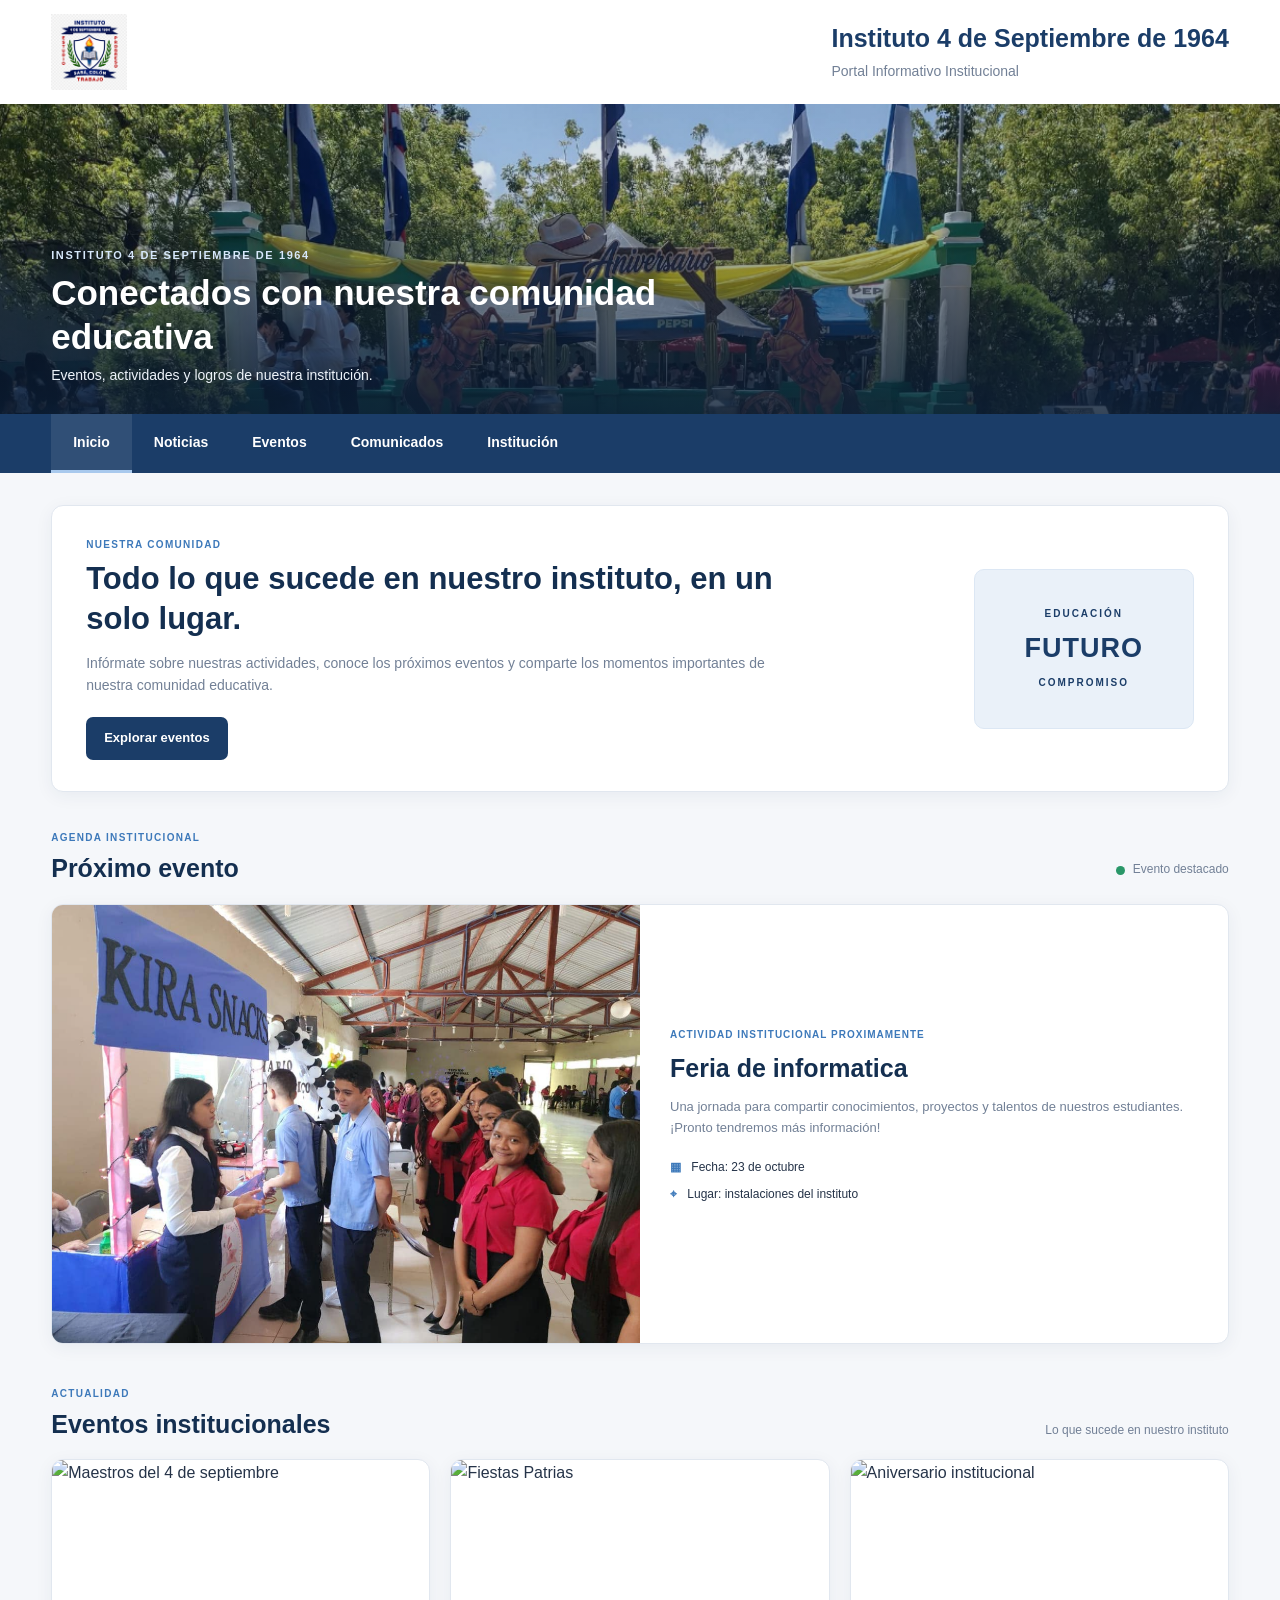
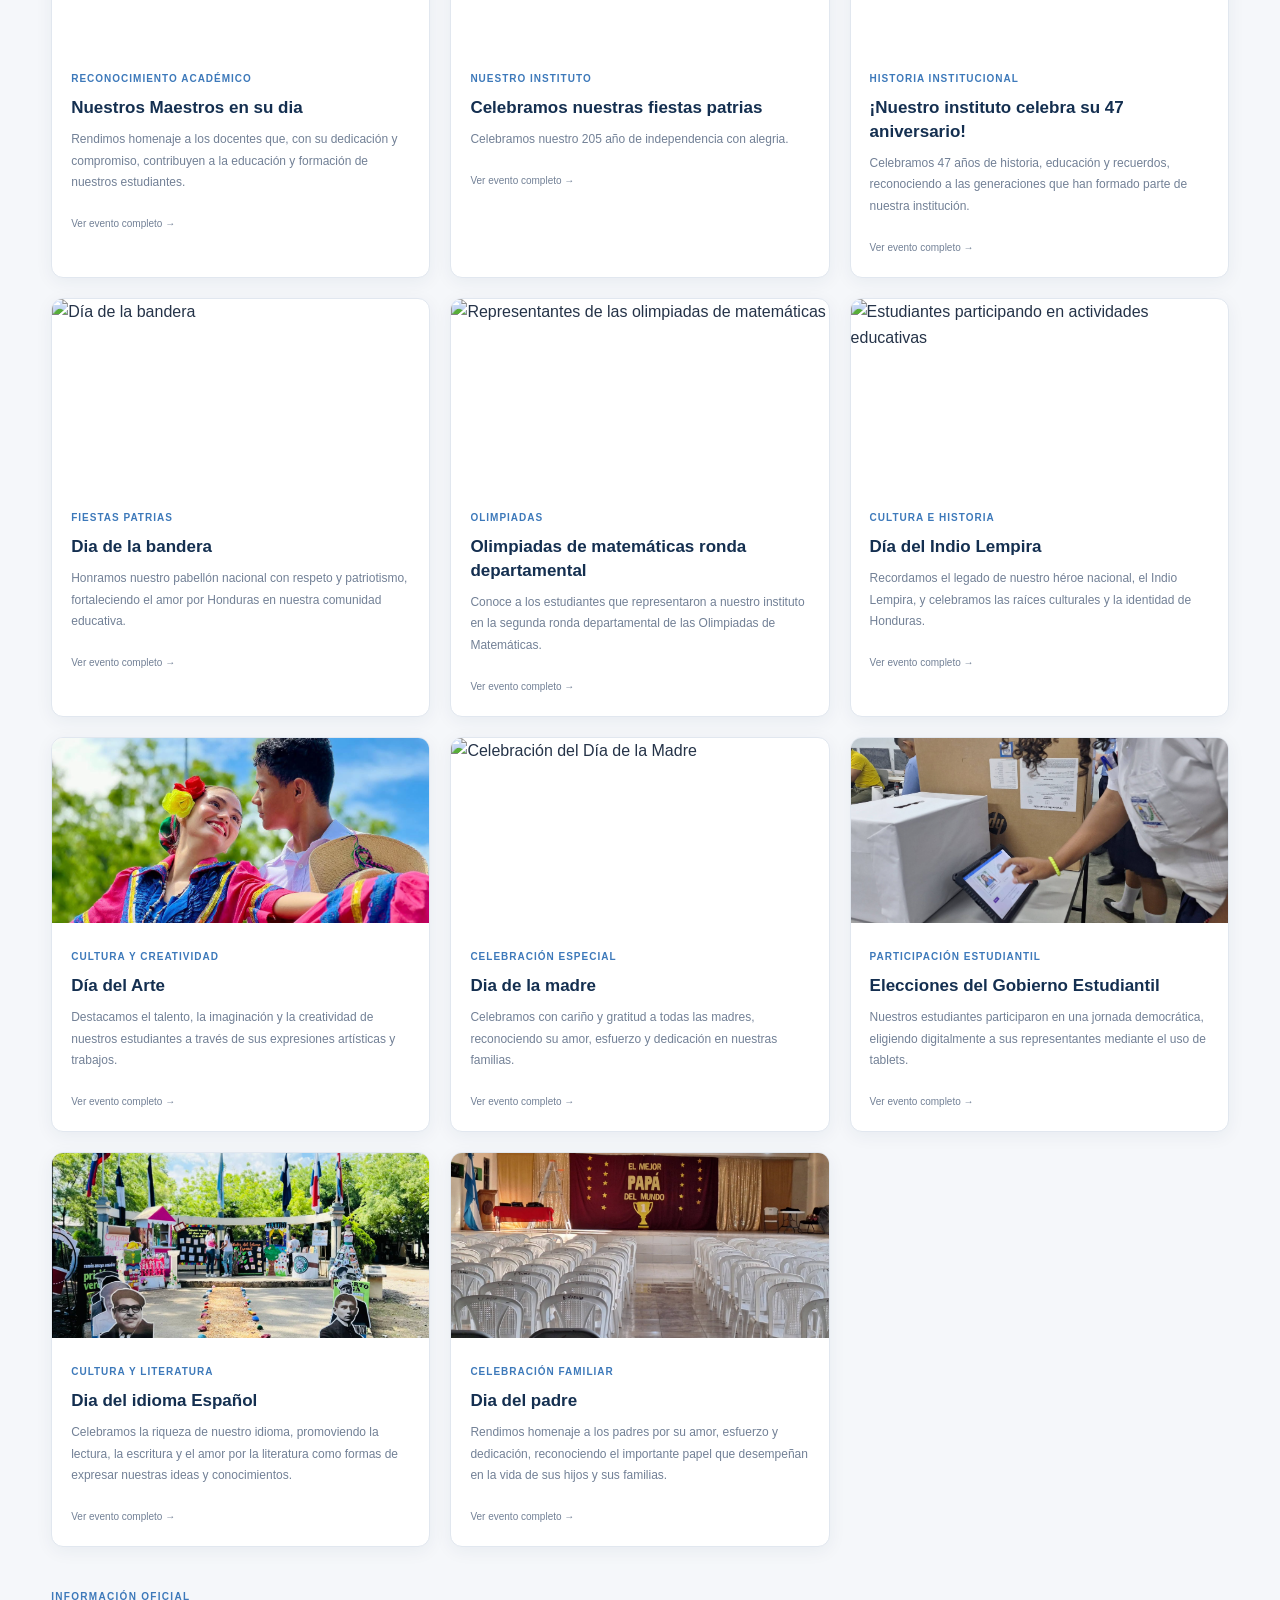
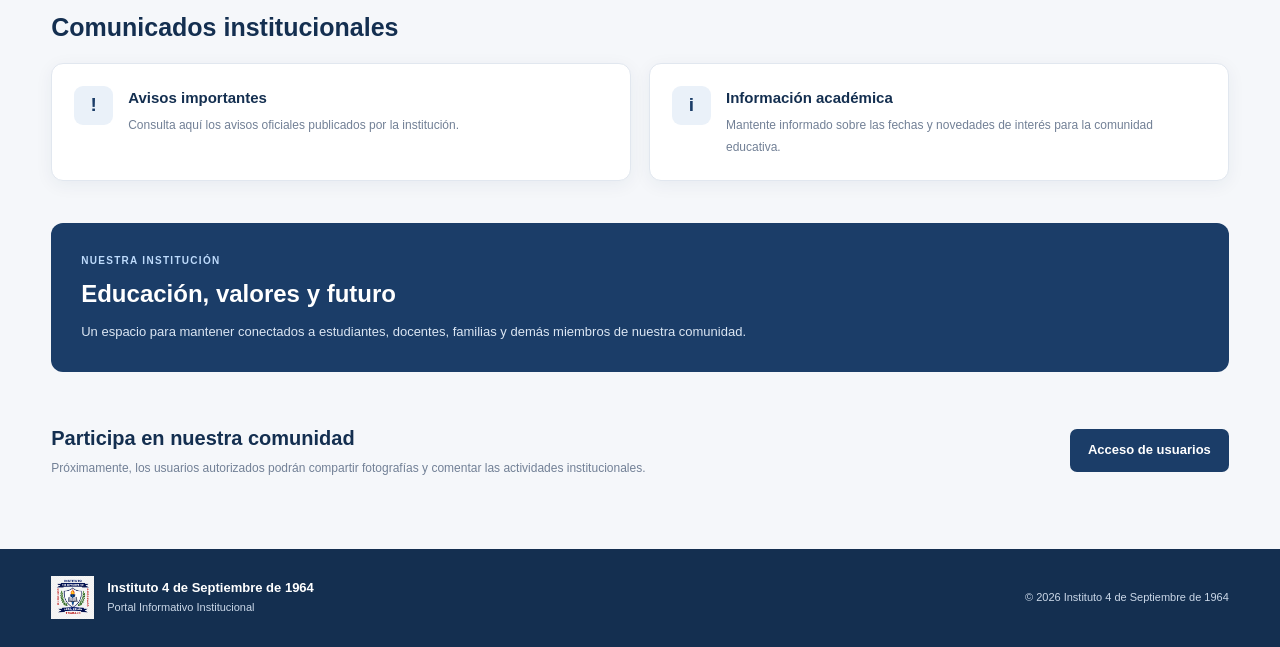
==== commit 519eb6aa: "Dia padre" ====
--- a/index.html
+++ b/index.html
@@ -12,34 +12,32 @@
 
     <link rel="stylesheet" href="estilos.css">
 
-
-<!-- ONESIGNAL: NOTIFICACIONES PUSH -->
-<script src="https://cdn.onesignal.com/sdks/web/v16/OneSignalSDK.page.js" defer></script>
-
-<script>
-  window.OneSignalDeferred = window.OneSignalDeferred || [];
-
-  window.OneSignalDeferred.push(async function (OneSignal) {
-    try {
-      await OneSignal.init({
-        appId: "d1a88211-f2f1-4f67-b452-67864e6d99a0",
-        safari_web_id: "web.onesignal.auto.4924b4f0-134c-425c-876d-dc71d8371c02",
-        serviceWorkerPath: "/portal-instituto/OneSignalSDKWorker.js",
-        serviceWorkerParam: {
-          scope: "/portal-instituto/"
-        },
-        notifyButton: {
-          enable: true
+    <!-- ONESIGNAL: NOTIFICACIONES PUSH -->
+    <script src="https://cdn.onesignal.com/sdks/web/v16/OneSignalSDK.page.js" defer></script>
+
+    <script>
+      window.OneSignalDeferred = window.OneSignalDeferred || [];
+
+      window.OneSignalDeferred.push(async function (OneSignal) {
+        try {
+          await OneSignal.init({
+            appId: "d1a88211-f2f1-4f67-b452-67864e6d99a0",
+            safari_web_id: "web.onesignal.auto.4924b4f0-134c-425c-876d-dc71d8371c02",
+            serviceWorkerPath: "/portal-instituto/OneSignalSDKWorker.js",
+            serviceWorkerParam: {
+              scope: "/portal-instituto/"
+            },
+            notifyButton: {
+              enable: true
+            }
+          });
+
+          console.log("OneSignal se inicializó correctamente.");
+        } catch (error) {
+          console.error("Error al inicializar OneSignal:", error);
         }
       });
-
-      console.log("OneSignal se inicializó correctamente.");
-    } catch (error) {
-      console.error("Error al inicializar OneSignal:", error);
-    }
-  });
-</script>
-
+    </script>
 </head>
 
 <body>
@@ -331,7 +329,7 @@
 
                 <!-- EVENTO 11: DÍA DEL PADRE -->
                 <a href="eventos/diapadre.html" class="tarjeta">
-                    <img src="img/Captura de pantalla 2026-10-12 214601.png"
+                    <img src="img/diapadre/Captura de pantalla 2026-10-19 211400.png"
                          alt="Celebración del Día del Padre">
 
                     <div class="tarjeta-contenido">
@@ -436,104 +434,5 @@
         </div>
     </footer>
 
-<!-- BOTÓN PERSONALIZADO PARA ACTIVAR NOTIFICACIONES -->
-<div id="contenedor-notificaciones" style="
-    position: fixed;
-    right: 18px;
-    bottom: 18px;
-    z-index: 9999;
-">
-    <button id="activar-notificaciones" type="button" style="
-        border: none;
-        border-radius: 30px;
-        padding: 14px 20px;
-        background: #087f8c;
-        color: #ffffff;
-        font-size: 14px;
-        font-weight: 700;
-        cursor: pointer;
-        box-shadow: 0 4px 14px rgba(0,0,0,0.22);
-    ">
-        🔔 Activar notificaciones
-    </button>
-
-    <p id="estado-notificaciones" role="status" style="
-        display: none;
-        max-width: 260px;
-        padding: 10px;
-        border-radius: 8px;
-        background: #ffffff;
-        color: #17323a;
-        font-size: 13px;
-        box-shadow: 0 2px 10px rgba(0,0,0,0.15);
-    "></p>
-</div>
-
-<script>
-(function () {
-    const boton = document.getElementById("activar-notificaciones");
-    const estado = document.getElementById("estado-notificaciones");
-
-    function mostrarEstado(mensaje) {
-        estado.textContent = mensaje;
-        estado.style.display = "block";
-    }
-
-    window.OneSignalDeferred = window.OneSignalDeferred || [];
-
-    boton.addEventListener("click", function () {
-        boton.disabled = true;
-        boton.style.opacity = "0.7";
-        boton.textContent = "Conectando...";
-
-        window.OneSignalDeferred.push(async function (OneSignal) {
-            try {
-                if (!("Notification" in window)) {
-                    mostrarEstado(
-                        "Este navegador no admite notificaciones web."
-                    );
-                    return;
-                }
-
-                if (Notification.permission === "denied") {
-                    mostrarEstado(
-                        "Las notificaciones están bloqueadas. Permitilas en la configuración del navegador."
-                    );
-                    return;
-                }
-
-                if (Notification.permission !== "granted") {
-                    await OneSignal.Notifications.requestPermission();
-                }
-
-                if (Notification.permission !== "granted") {
-                    mostrarEstado(
-                        "No se concedió el permiso. Revisá los ajustes de notificaciones."
-                    );
-                    return;
-                }
-
-                await OneSignal.User.PushSubscription.optIn();
-
-                mostrarEstado(
-                    "Solicitud realizada. Comprobá tu suscripción en OneSignal."
-                );
-                boton.textContent = "🔔 Notificaciones activadas";
-            } catch (error) {
-                console.error("Error al activar notificaciones:", error);
-                mostrarEstado(
-                    "No se pudo activar. Abrí el portal desde su icono de inicio e intentá de nuevo."
-                );
-            } finally {
-                boton.disabled = false;
-                boton.style.opacity = "1";
-                if (boton.textContent === "Conectando...") {
-                    boton.textContent = "🔔 Activar notificaciones";
-                }
-            }
-        });
-    });
-})();
-</script>
 </body>
 </html>
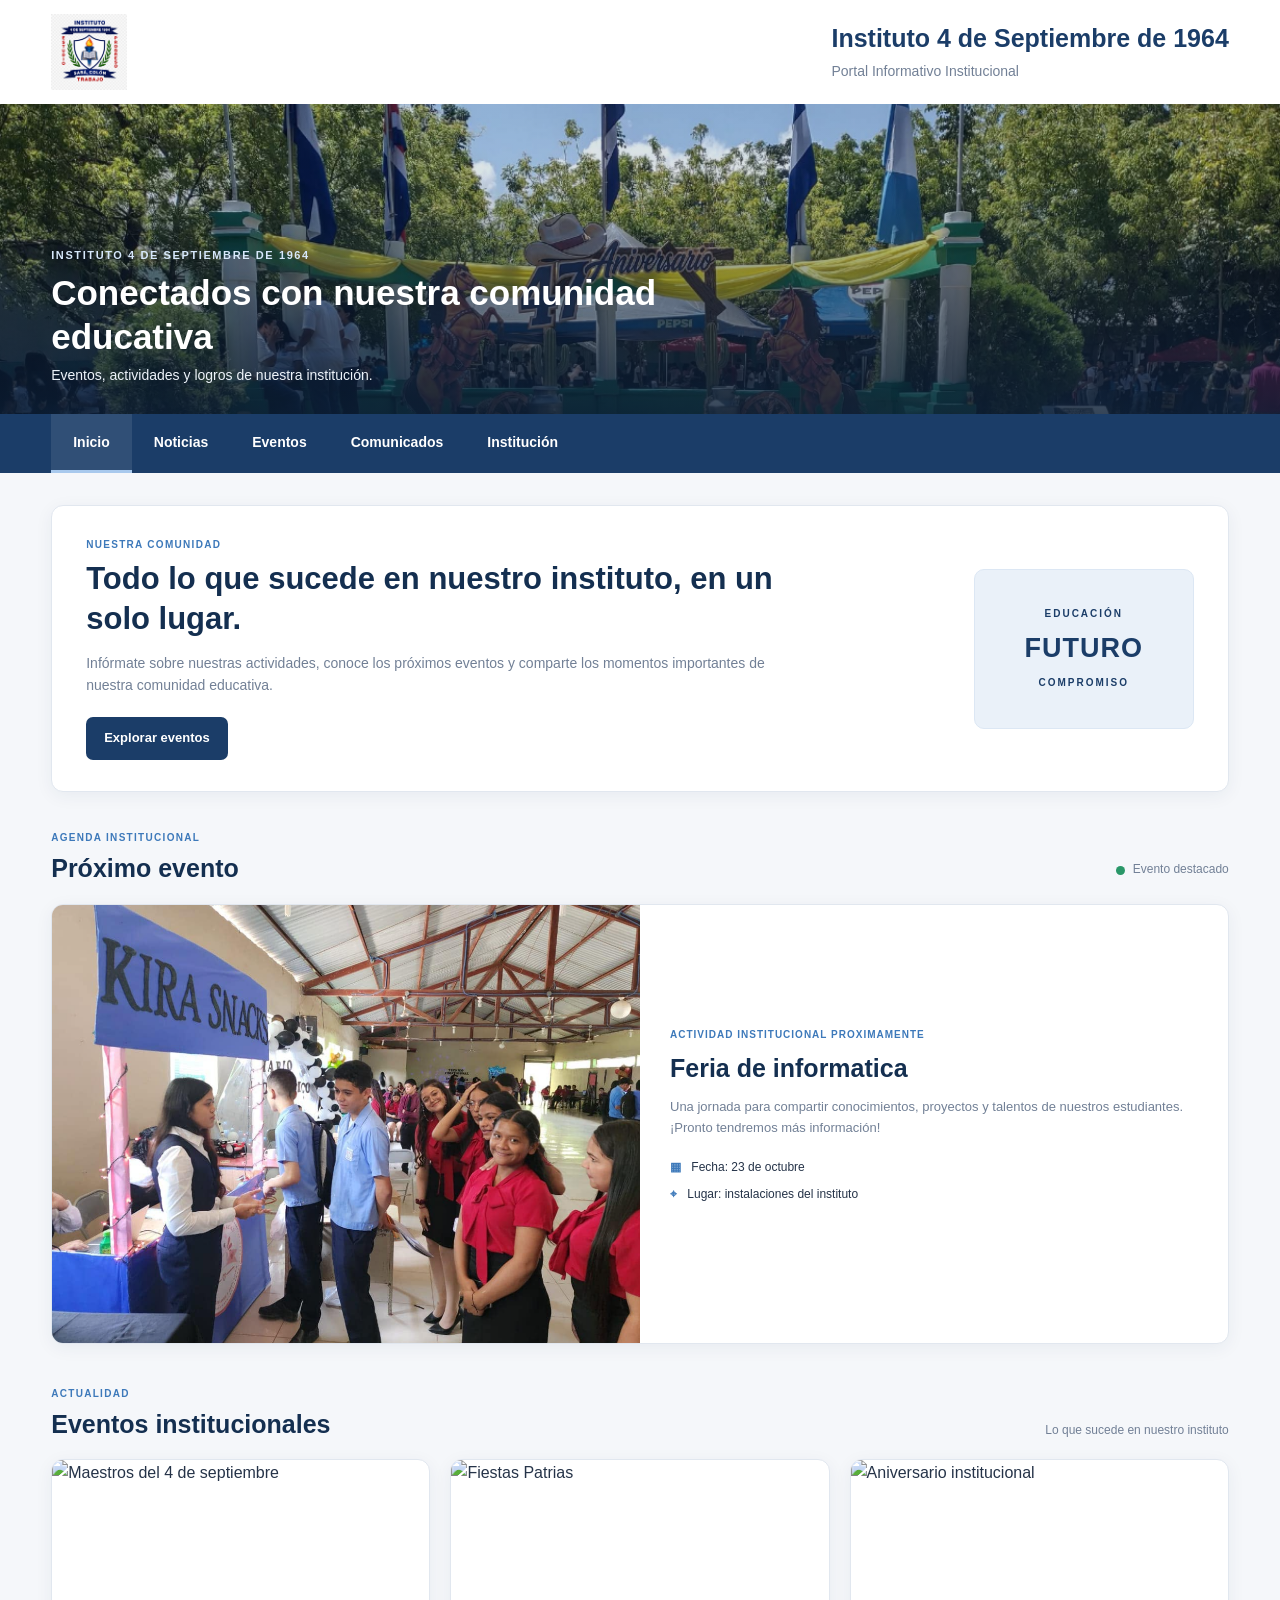
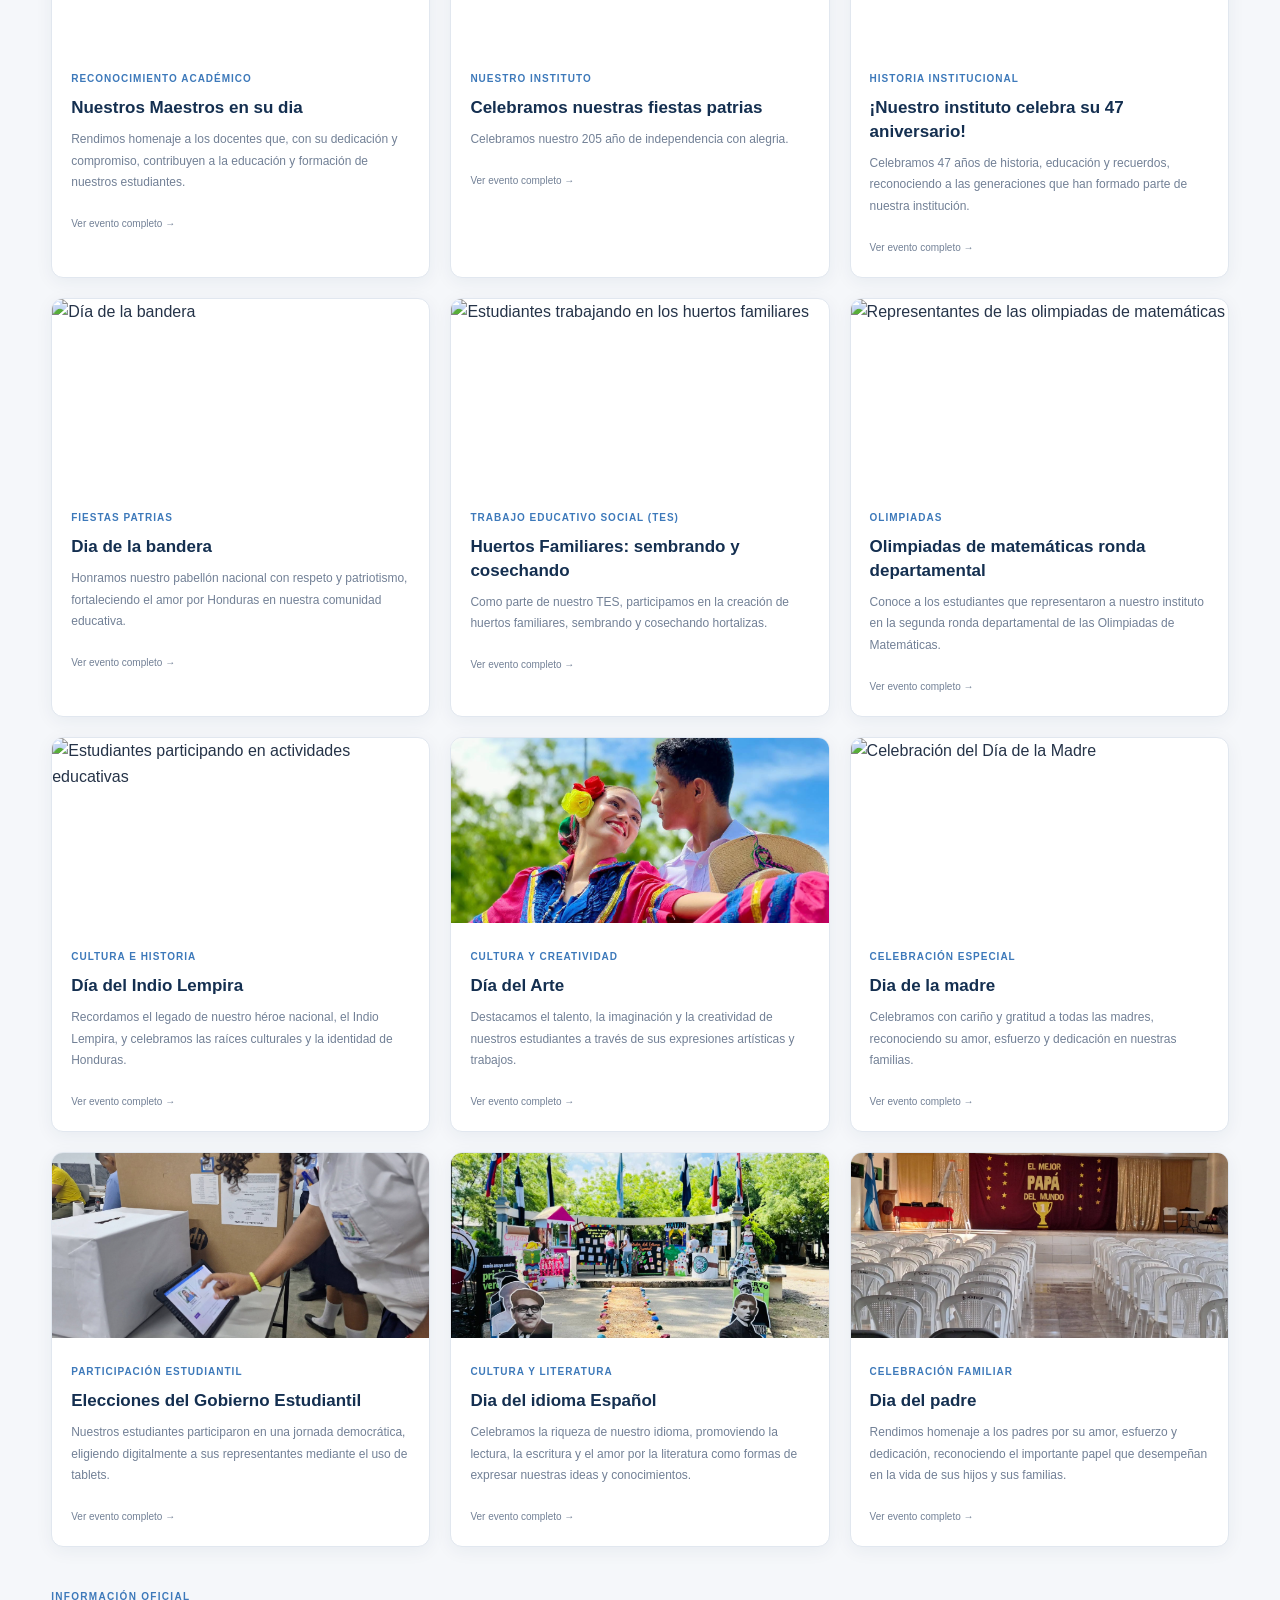
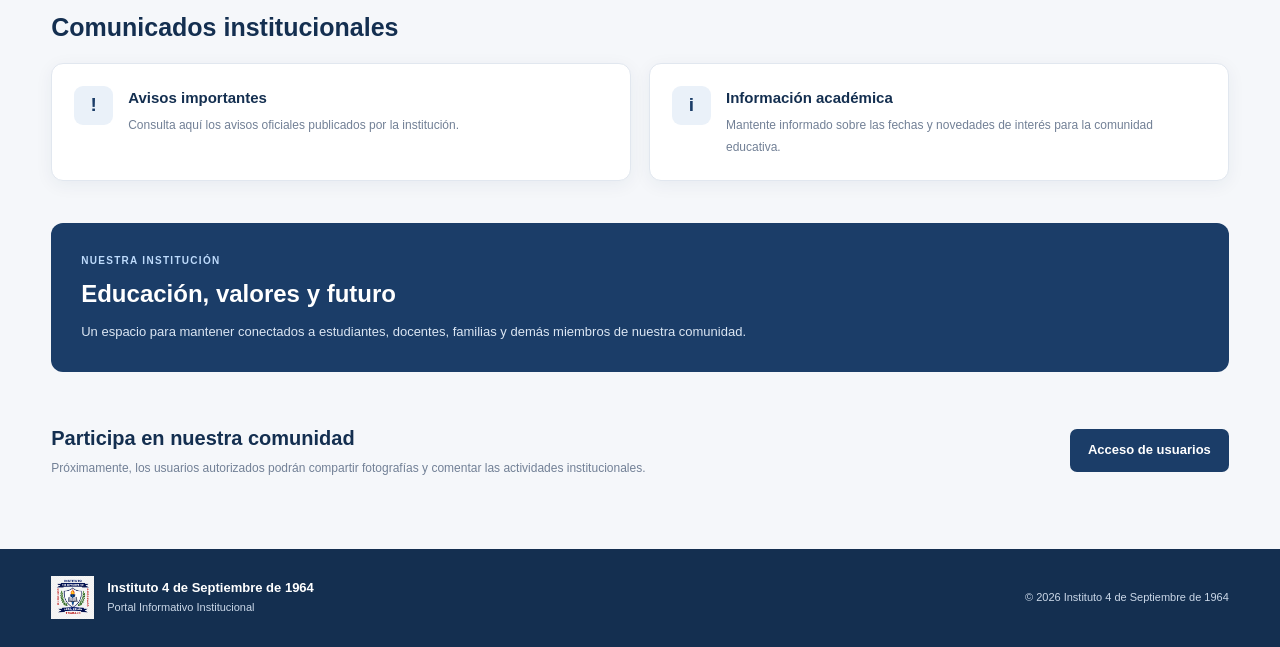
==== commit 4022cbad: "Hoy si ve" ====
--- a/index.html
+++ b/index.html
@@ -229,6 +229,21 @@
                         <span class="fecha">Ver evento completo →</span>
                     </div>
                 </a>
+				<!-- EVENTO: HUERTOS FAMILIARES DEL TES -->
+<a href="eventos/TES.html" class="tarjeta">
+    <img src="img/TES/Yassir.png"
+         alt="Estudiantes trabajando en los huertos familiares">
+
+    <div class="tarjeta-contenido">
+        <span class="categoria">TRABAJO EDUCATIVO SOCIAL (TES)</span>
+        <h3>Huertos Familiares: sembrando y cosechando</h3>
+        <p>
+            Como parte de nuestro TES, participamos en la creación de huertos
+            familiares, sembrando y cosechando hortalizas.
+		</p>
+        <span class="fecha">Ver evento completo →</span>
+    </div>
+</a>
 
                 <!-- EVENTO 5: OLIMPIADAS DE MATEMÁTICAS -->
                 <a href="eventos/Olimpiadas.html" class="tarjeta">
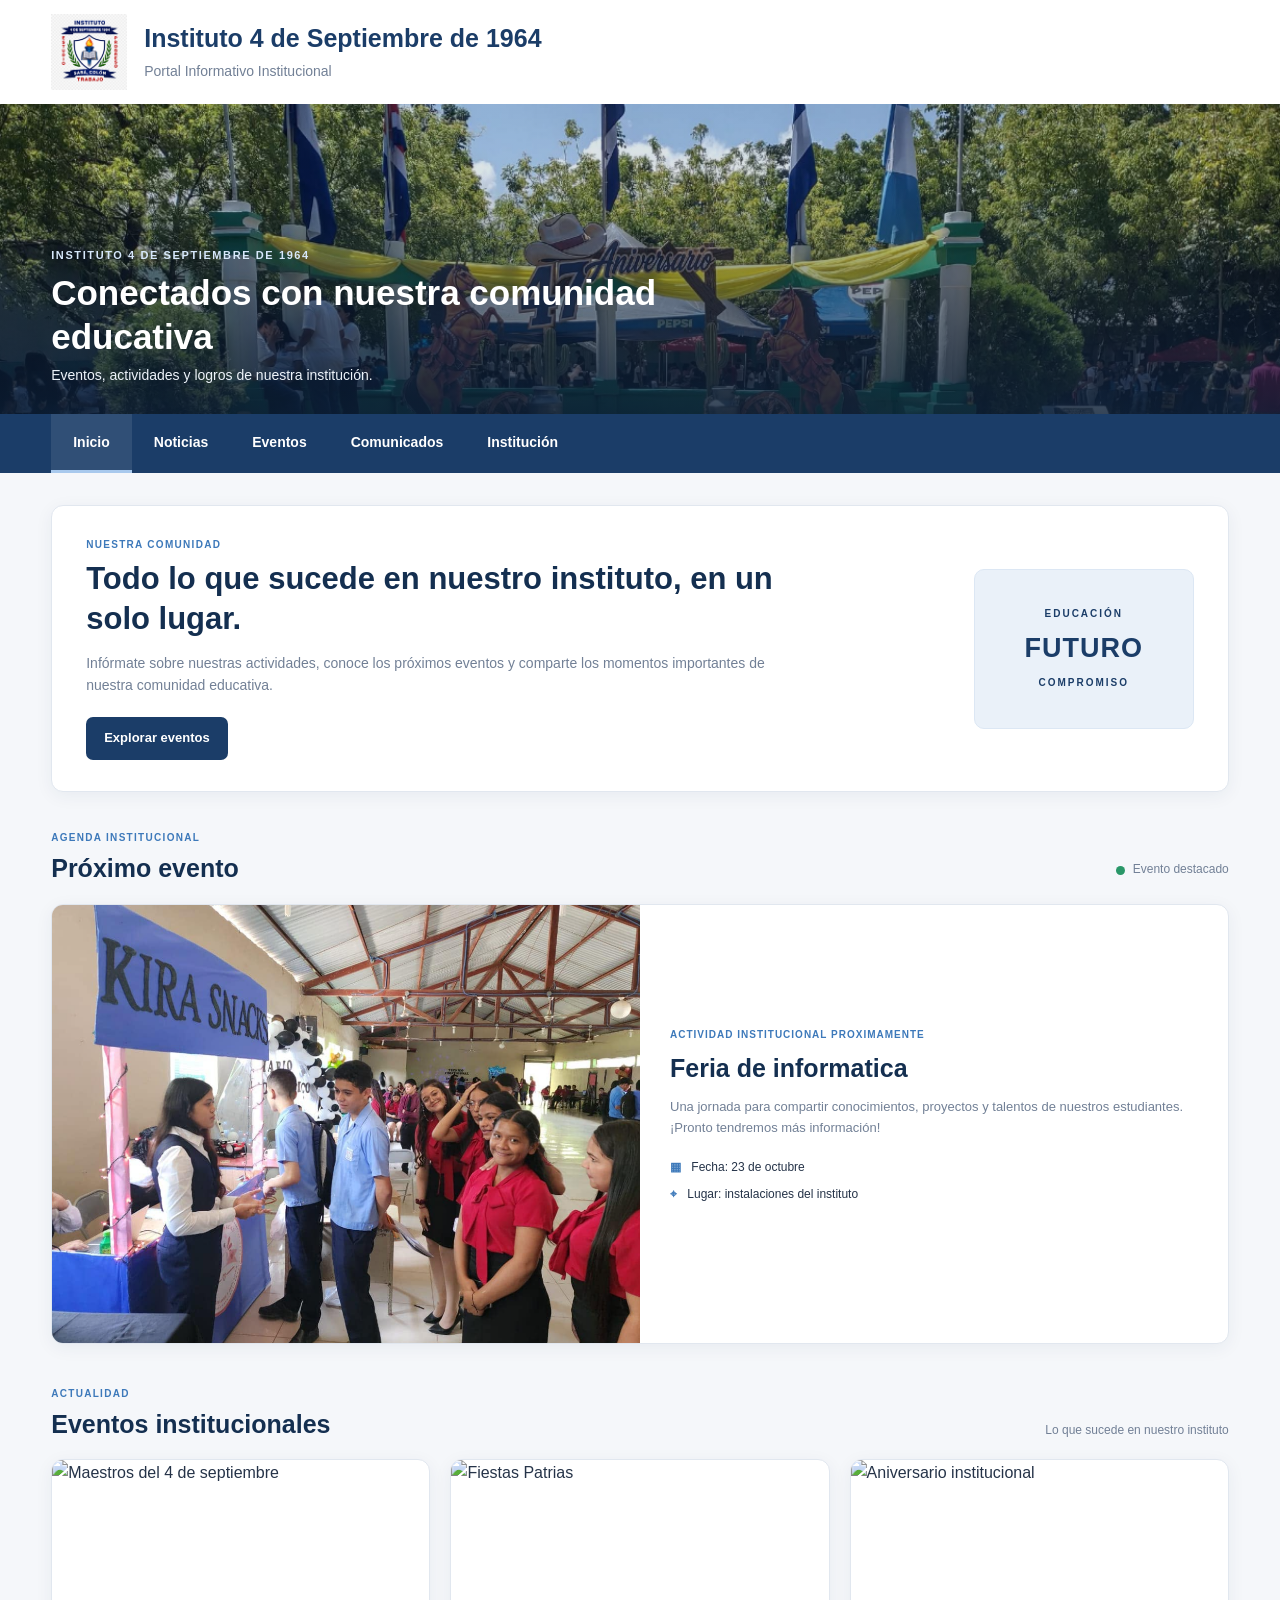
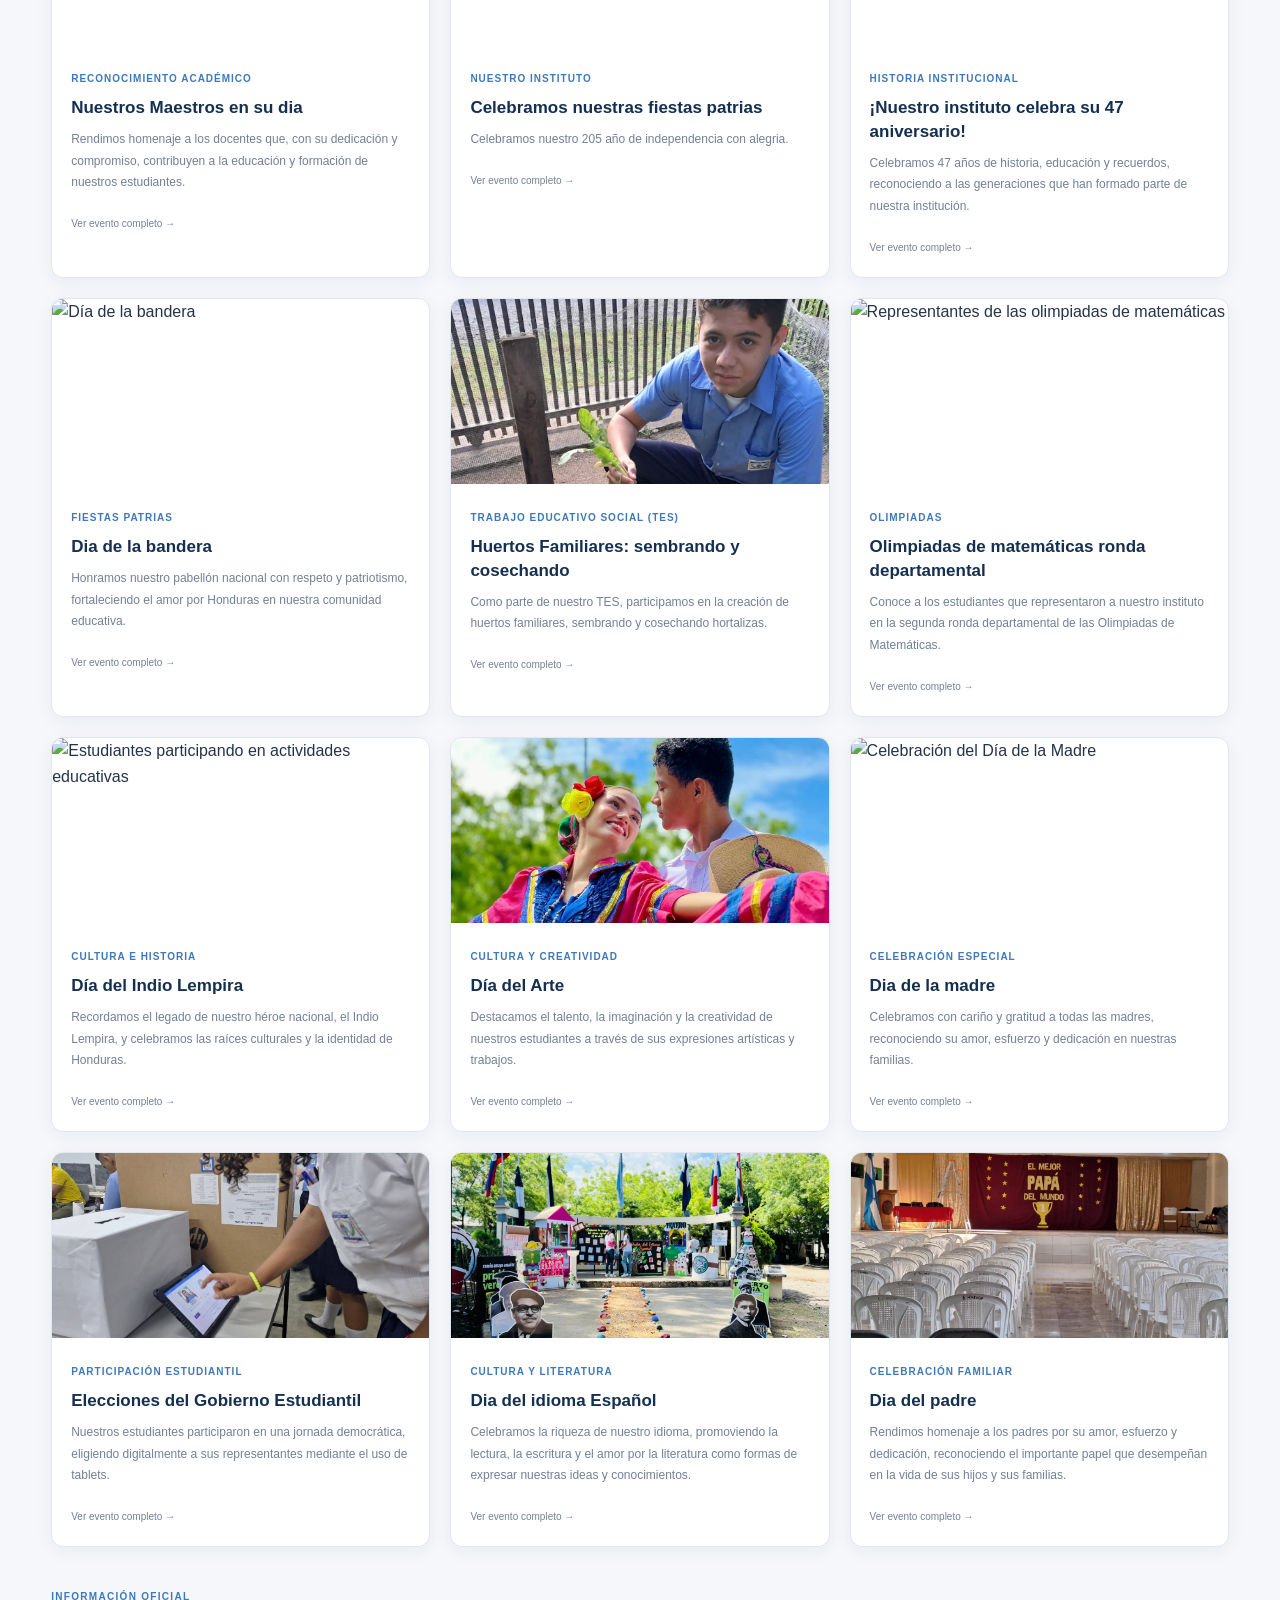
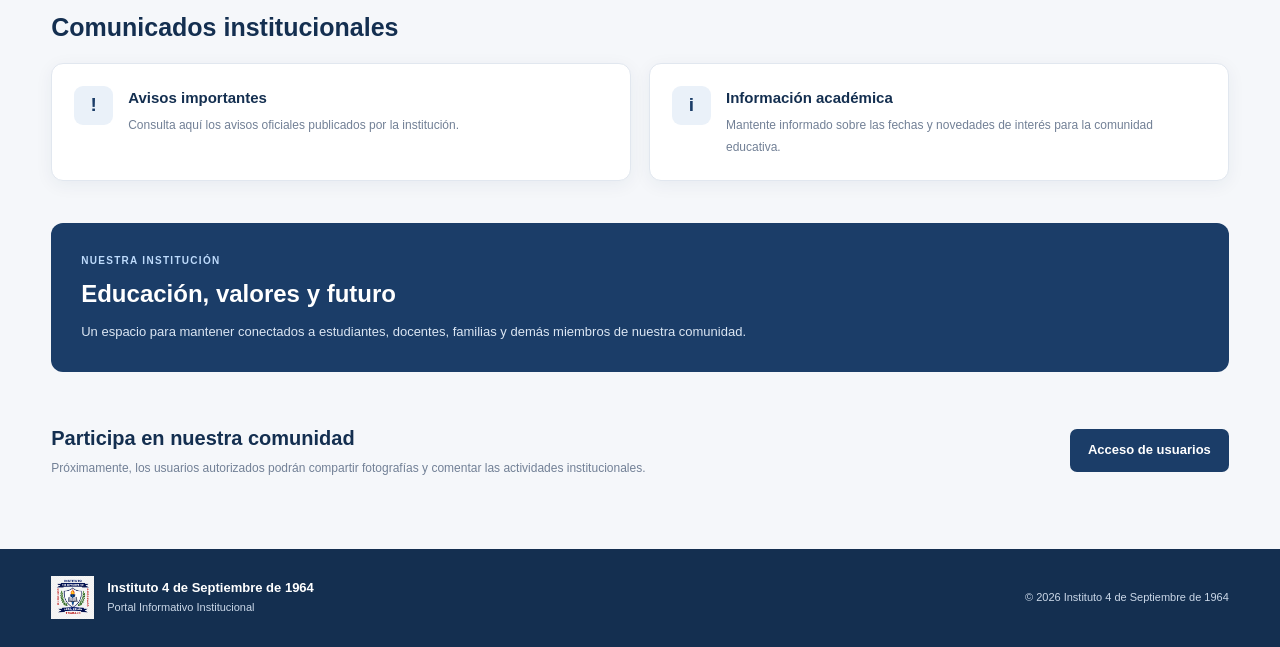
==== commit 3cca541e: "Titulo" ====
--- a/index.html
+++ b/index.html
@@ -42,23 +42,25 @@
 
 <body>
 
-    <!-- ENCABEZADO INSTITUCIONAL -->
-    <header class="encabezado" id="inicio">
-        <div class="contenedor encabezado-contenido">
-
-            <a href="#inicio" class="identidad">
-                <img src="img/escudo.png"
-                     alt="Escudo del Instituto"
-                     class="escudo">
-            </a>
+   
+<!-- ENCABEZADO INSTITUCIONAL -->
+<header class="encabezado" id="inicio">
+    <div class="contenedor encabezado-contenido">
+
+        <a href="#inicio" class="identidad">
+            <img src="img/escudo.png"
+                 alt="Escudo del Instituto"
+                 class="escudo">
 
             <div class="identidad-texto">
                 <h1>Instituto 4 de Septiembre de 1964</h1>
                 <p>Portal Informativo Institucional</p>
             </div>
-
-        </div>
-    </header>
+        </a>
+
+    </div>
+</header>
+
 
     <!-- BANNER INSTITUCIONAL -->
     <section class="banner">
--- a/estilos.css
+++ b/estilos.css
@@ -845,6 +845,24 @@
     transition: background-color 0.2s ease;
 }
 
+/* =========================================
+   17. BOTÓN DE NOTIFICACIONES
+========================================= */
+
+.boton-notificacion {
+    display: inline-block;
+    margin-top: 18px;
+    padding: 12px 20px;
+    border: none;
+    border-radius: 8px;
+    background-color: #087eae;
+    color: #ffffff;
+    font-size: 15px;
+    font-weight: 600;
+    cursor: pointer;
+    transition: background-color 0.2s ease;
+}
+
 .boton-notificacion:hover {
     background-color: #065f86;
 }
@@ -853,4 +871,34 @@
     margin-top: 10px;
     color: #31516b;
     font-size: 14px;
+}
+
+/* =========================================
+   18. CORRECCIÓN DEL ENCABEZADO
+========================================= */
+
+.encabezado-contenido {
+    display: flex;
+    justify-content: flex-start;
+    align-items: center;
+    gap: 20px;
+}
+
+.identidad {
+    display: flex;
+    align-items: center;
+    justify-content: flex-start;
+    gap: 15px;
+    min-width: 0;
+    text-decoration: none;
+}
+
+.identidad-texto {
+    text-align: left;
+}
+
+.identidad-texto h1,
+.identidad-texto p {
+    margin-left: 0;
+    text-align: left;
 }
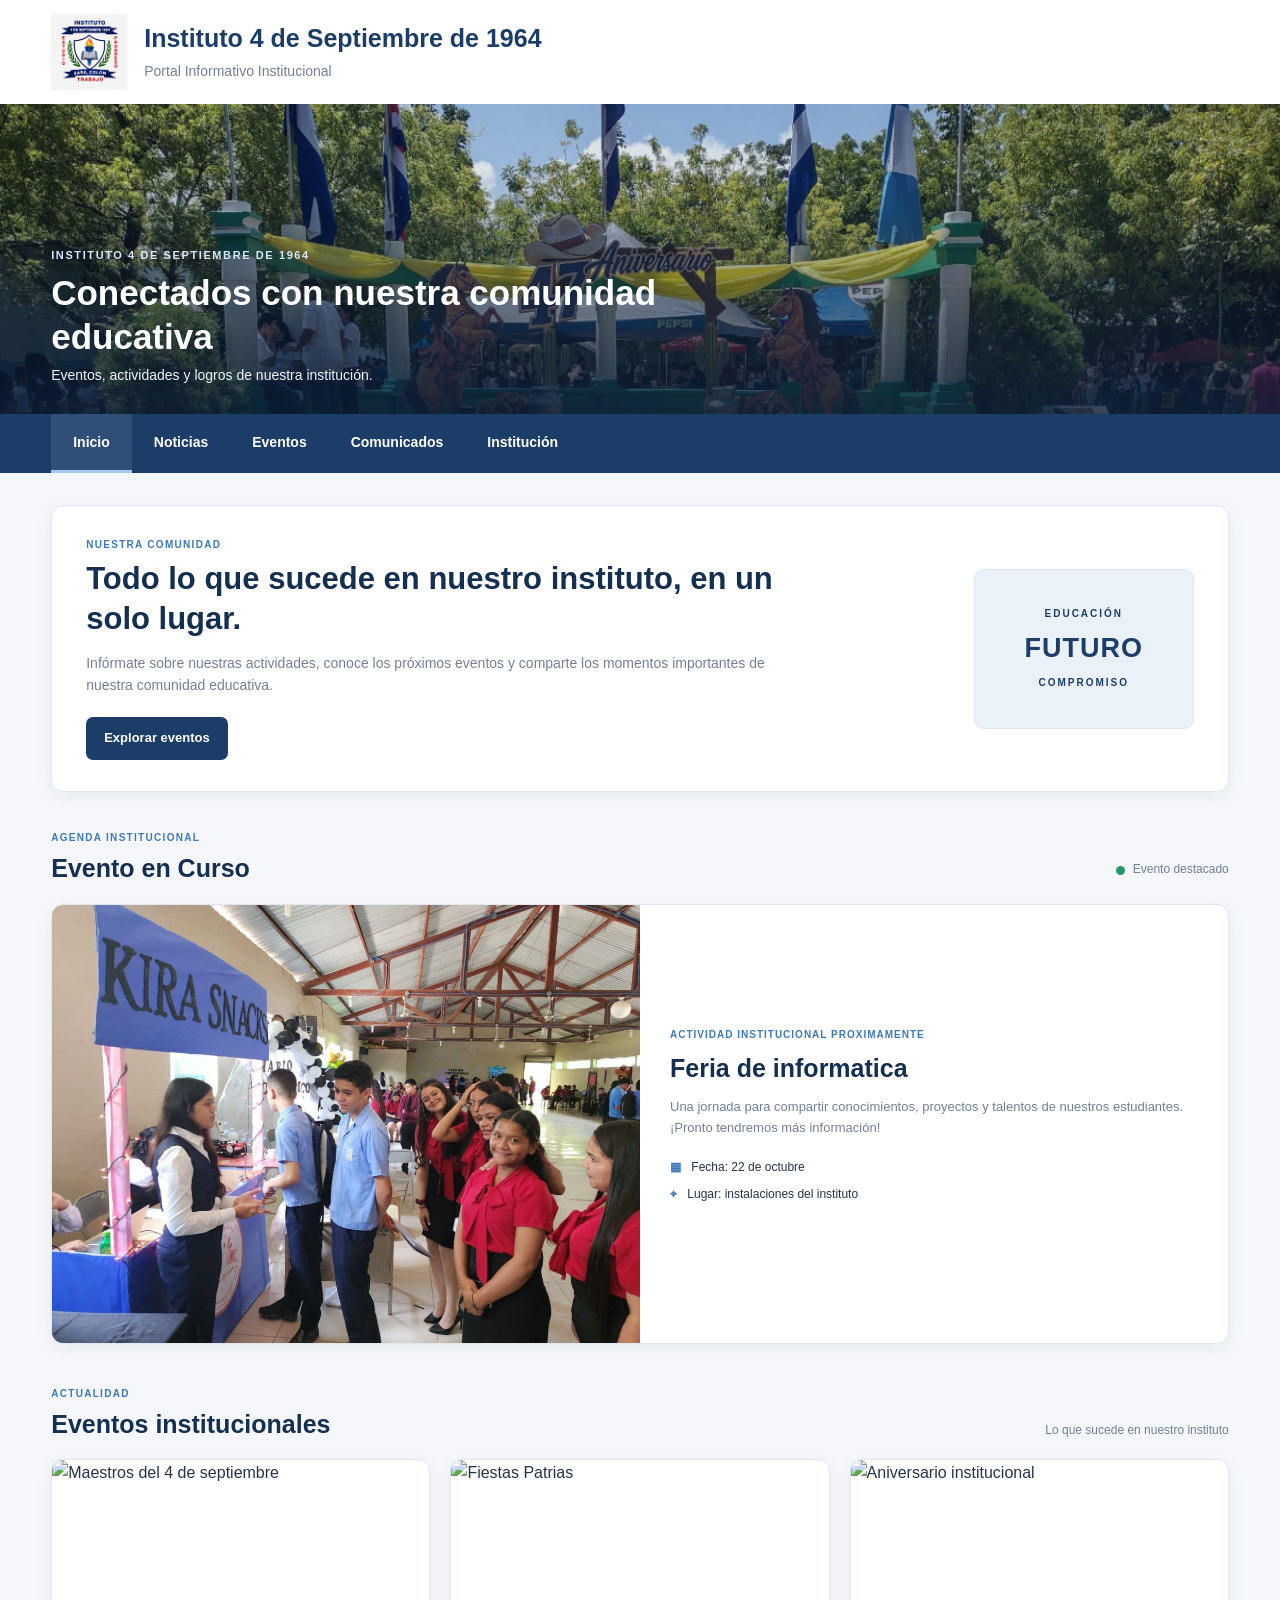
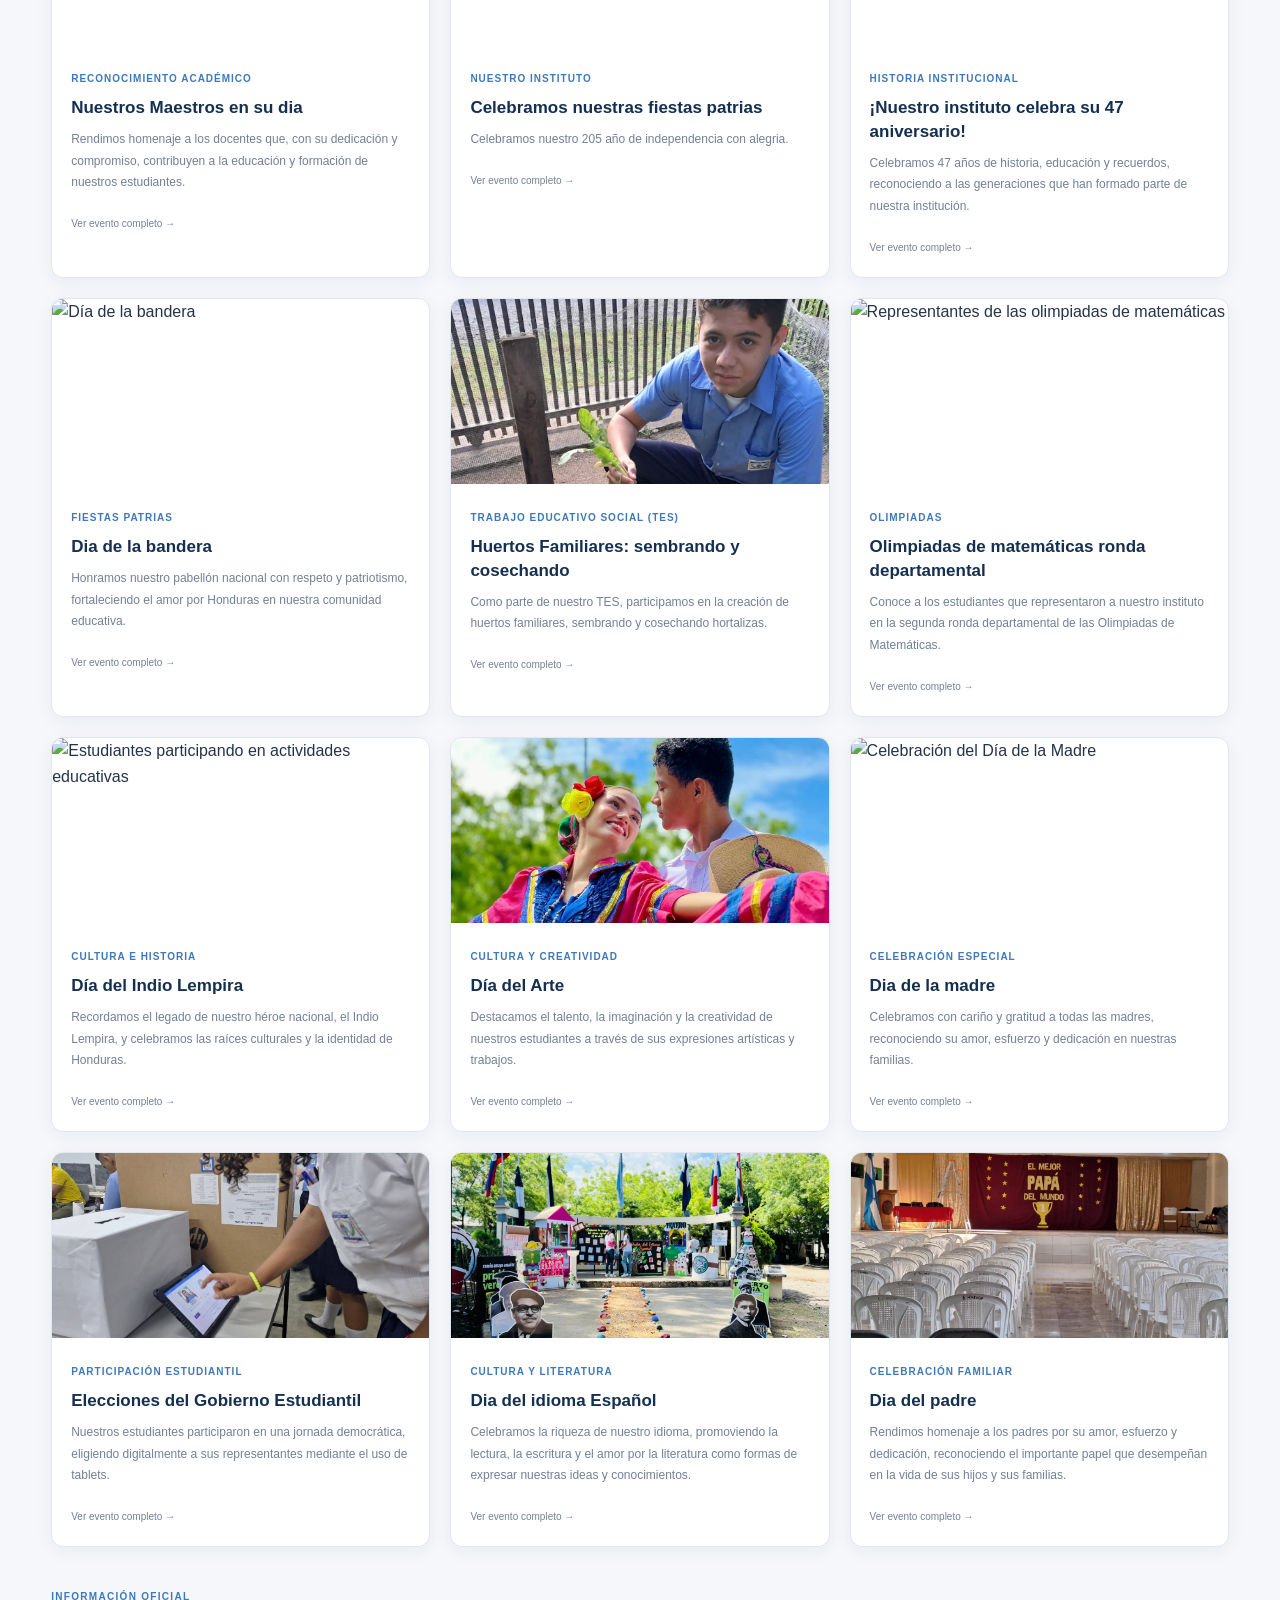
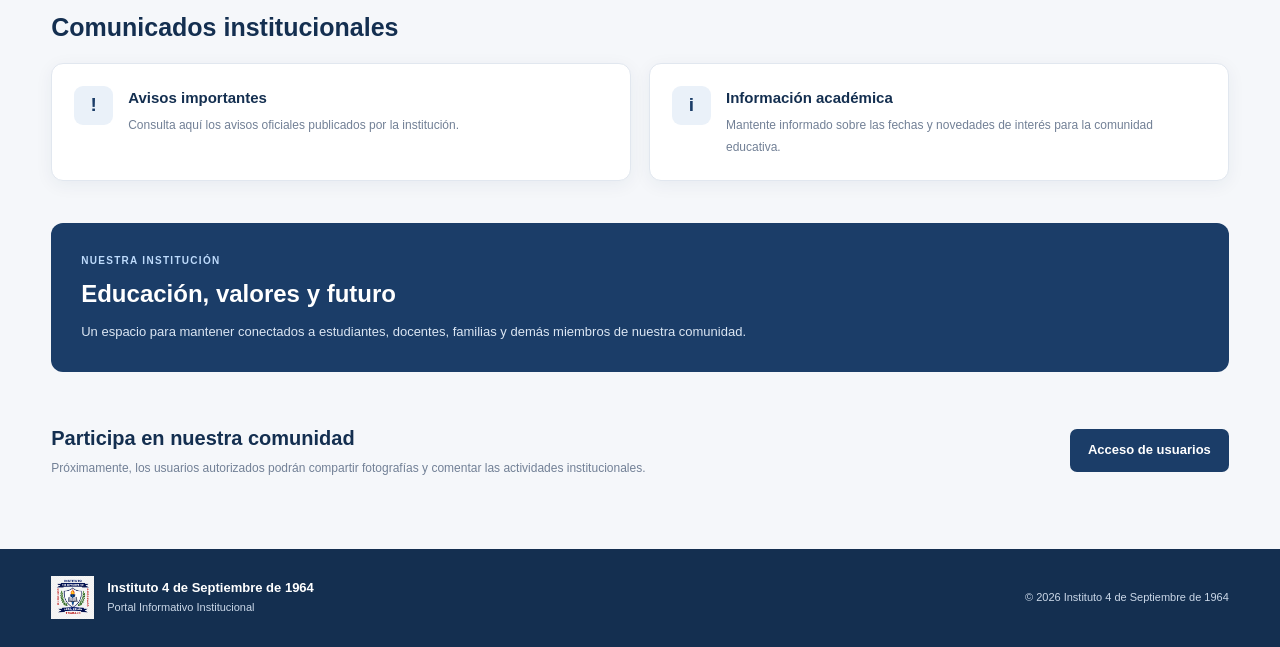
==== commit b244f472: "Nuevo" ====
--- a/index.html
+++ b/index.html
@@ -119,7 +119,7 @@
             <div class="titulo-seccion">
                 <div>
                     <span class="subtitulo">AGENDA INSTITUCIONAL</span>
-                    <h2>Próximo evento</h2>
+                    <h2>Evento en Curso</h2>
                 </div>
 
                 <span class="estado-evento">
@@ -146,7 +146,7 @@
                     </p>
 
                     <div class="datos-evento">
-                        <p><span>▦</span> Fecha: 23 de octubre</p>
+                        <p><span>▦</span> Fecha: 22 de octubre</p>
                         <p><span>⌖</span> Lugar: instalaciones del instituto</p>
                     </div>
 
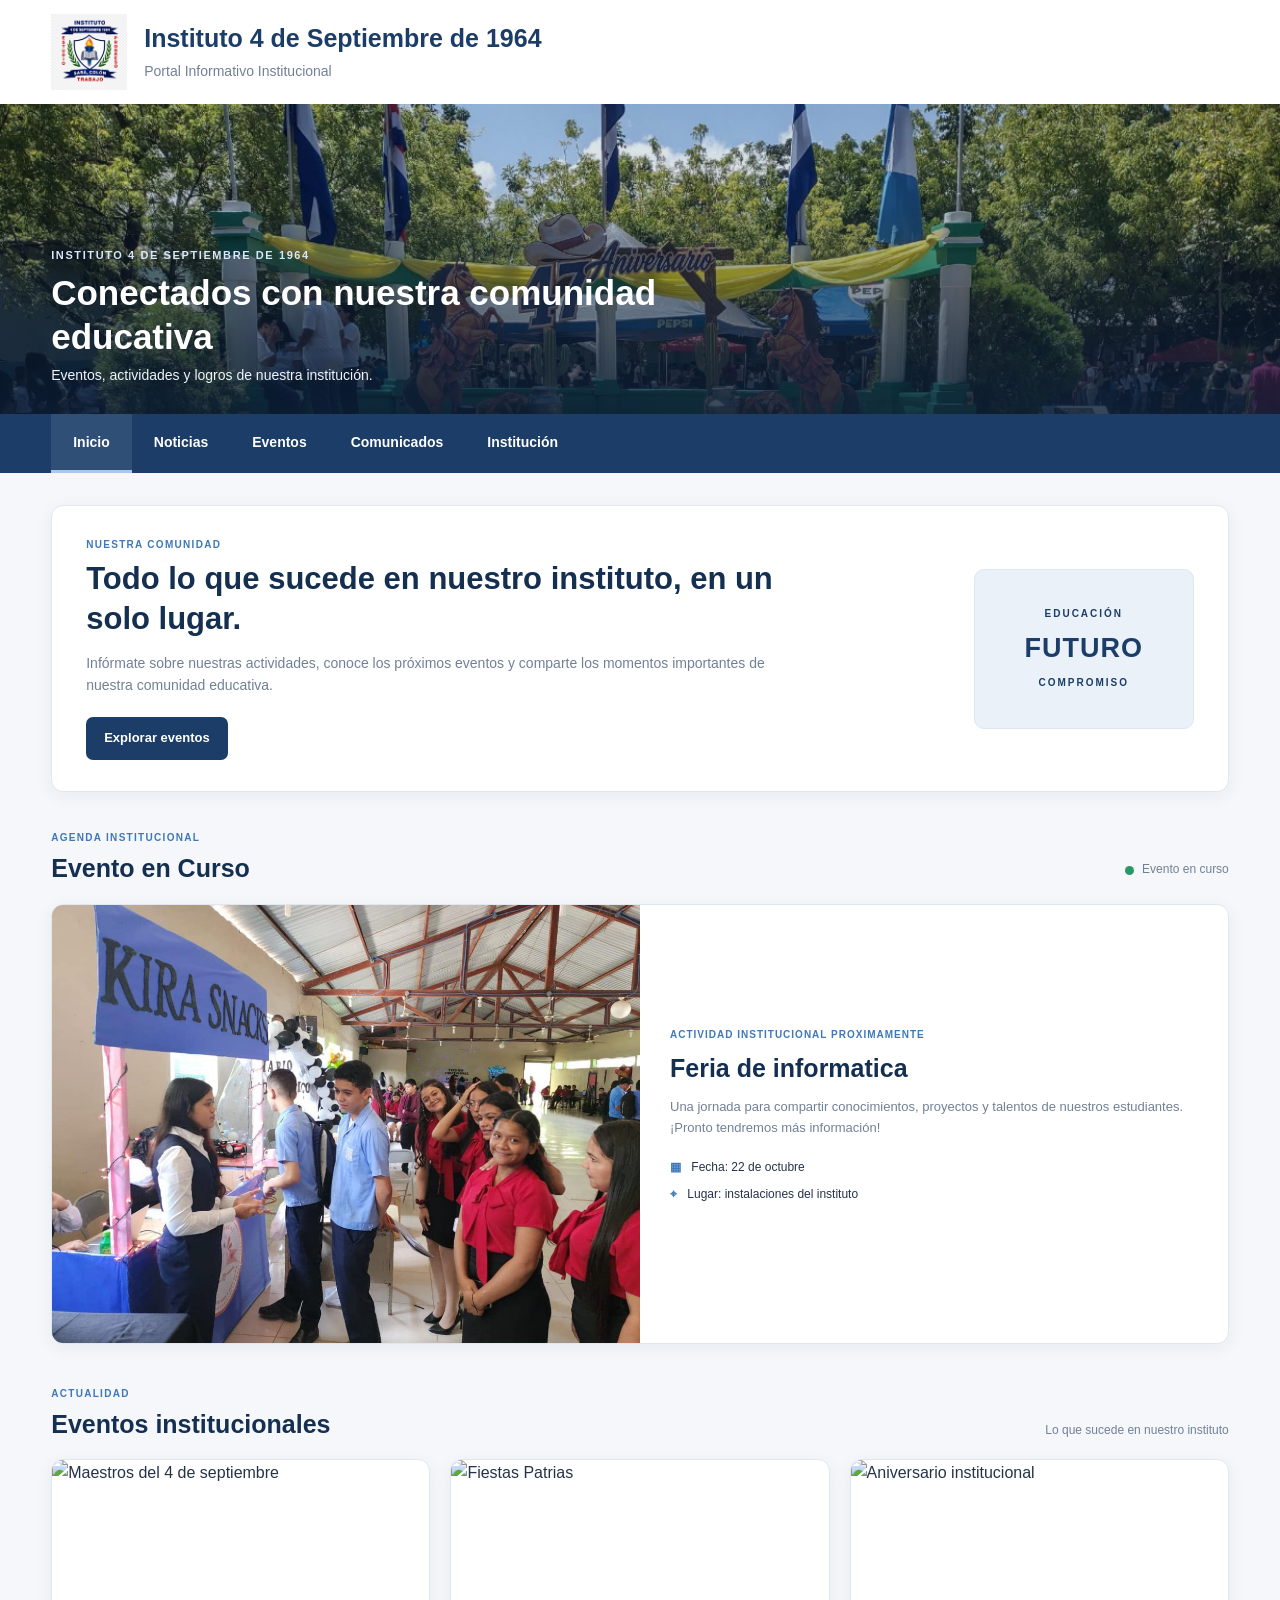
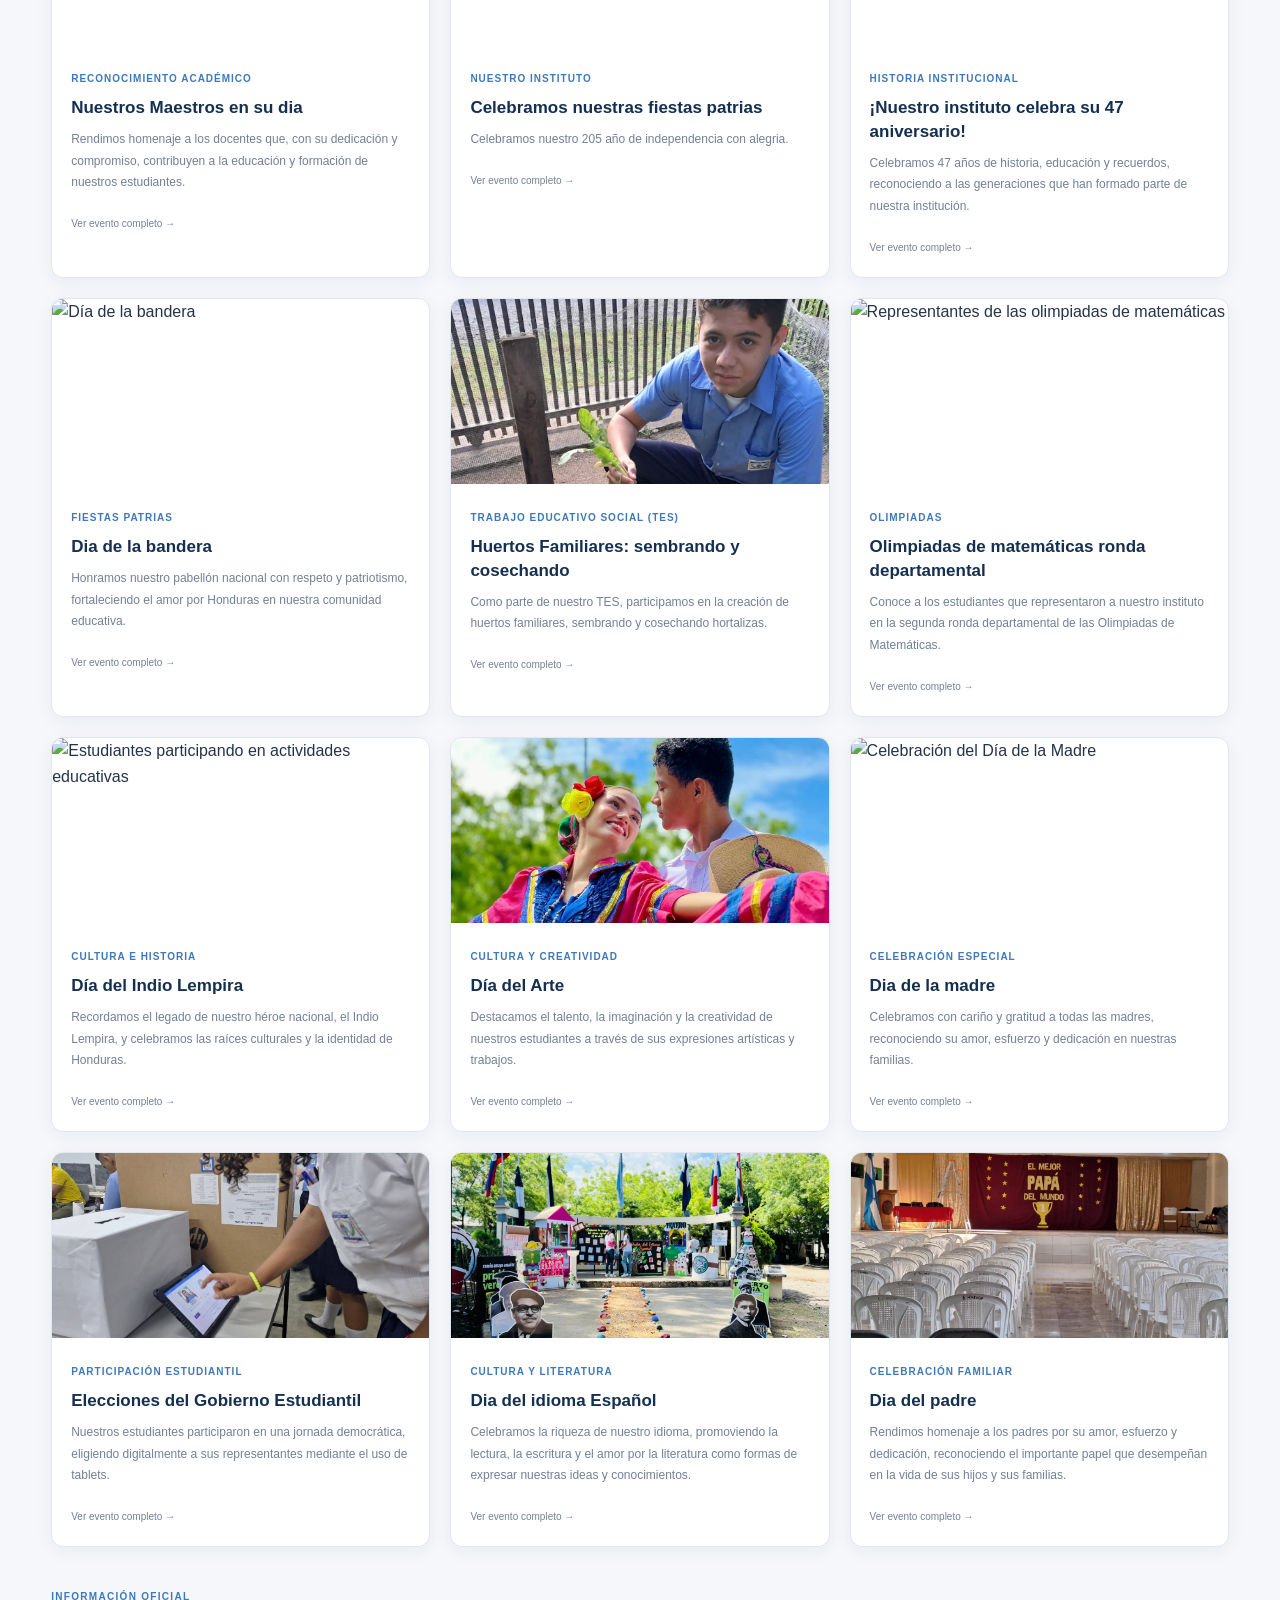
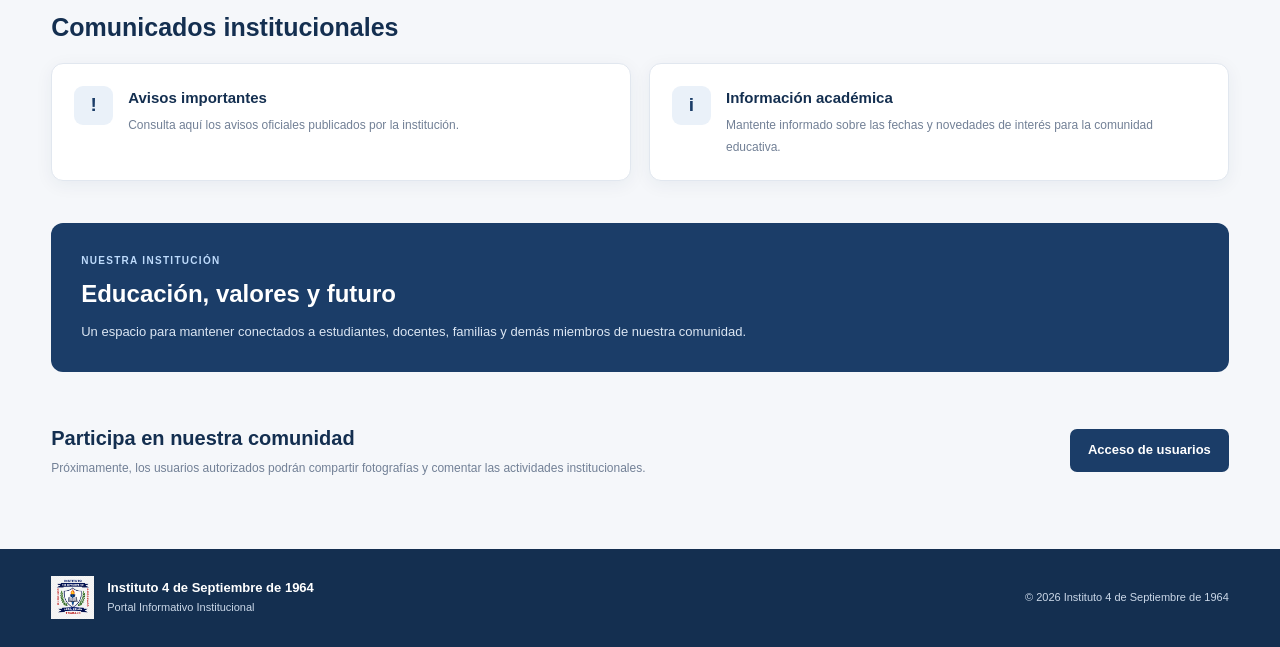
==== commit de5eb35d: "hola" ====
--- a/index.html
+++ b/index.html
@@ -124,7 +124,7 @@
 
                 <span class="estado-evento">
                     <span class="punto"></span>
-                    Evento destacado
+                    Evento en curso
                 </span>
             </div>
 
